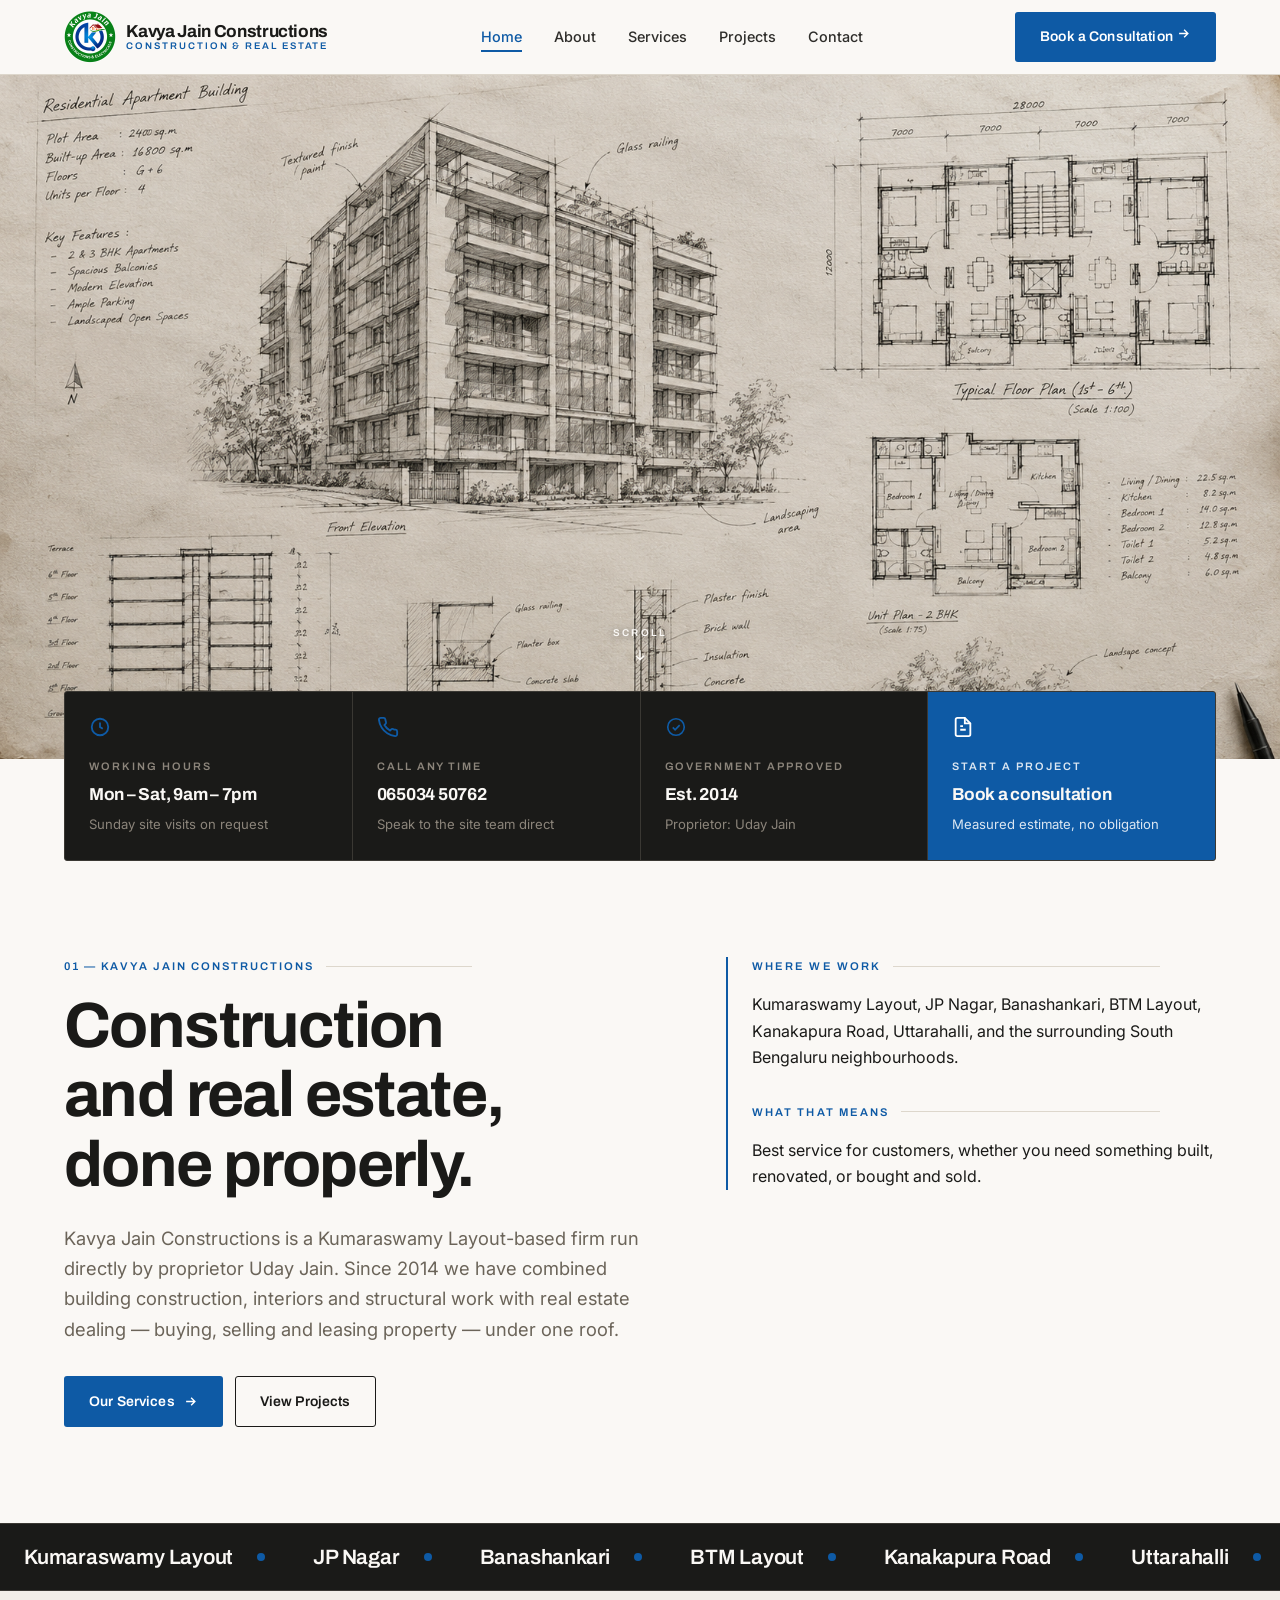
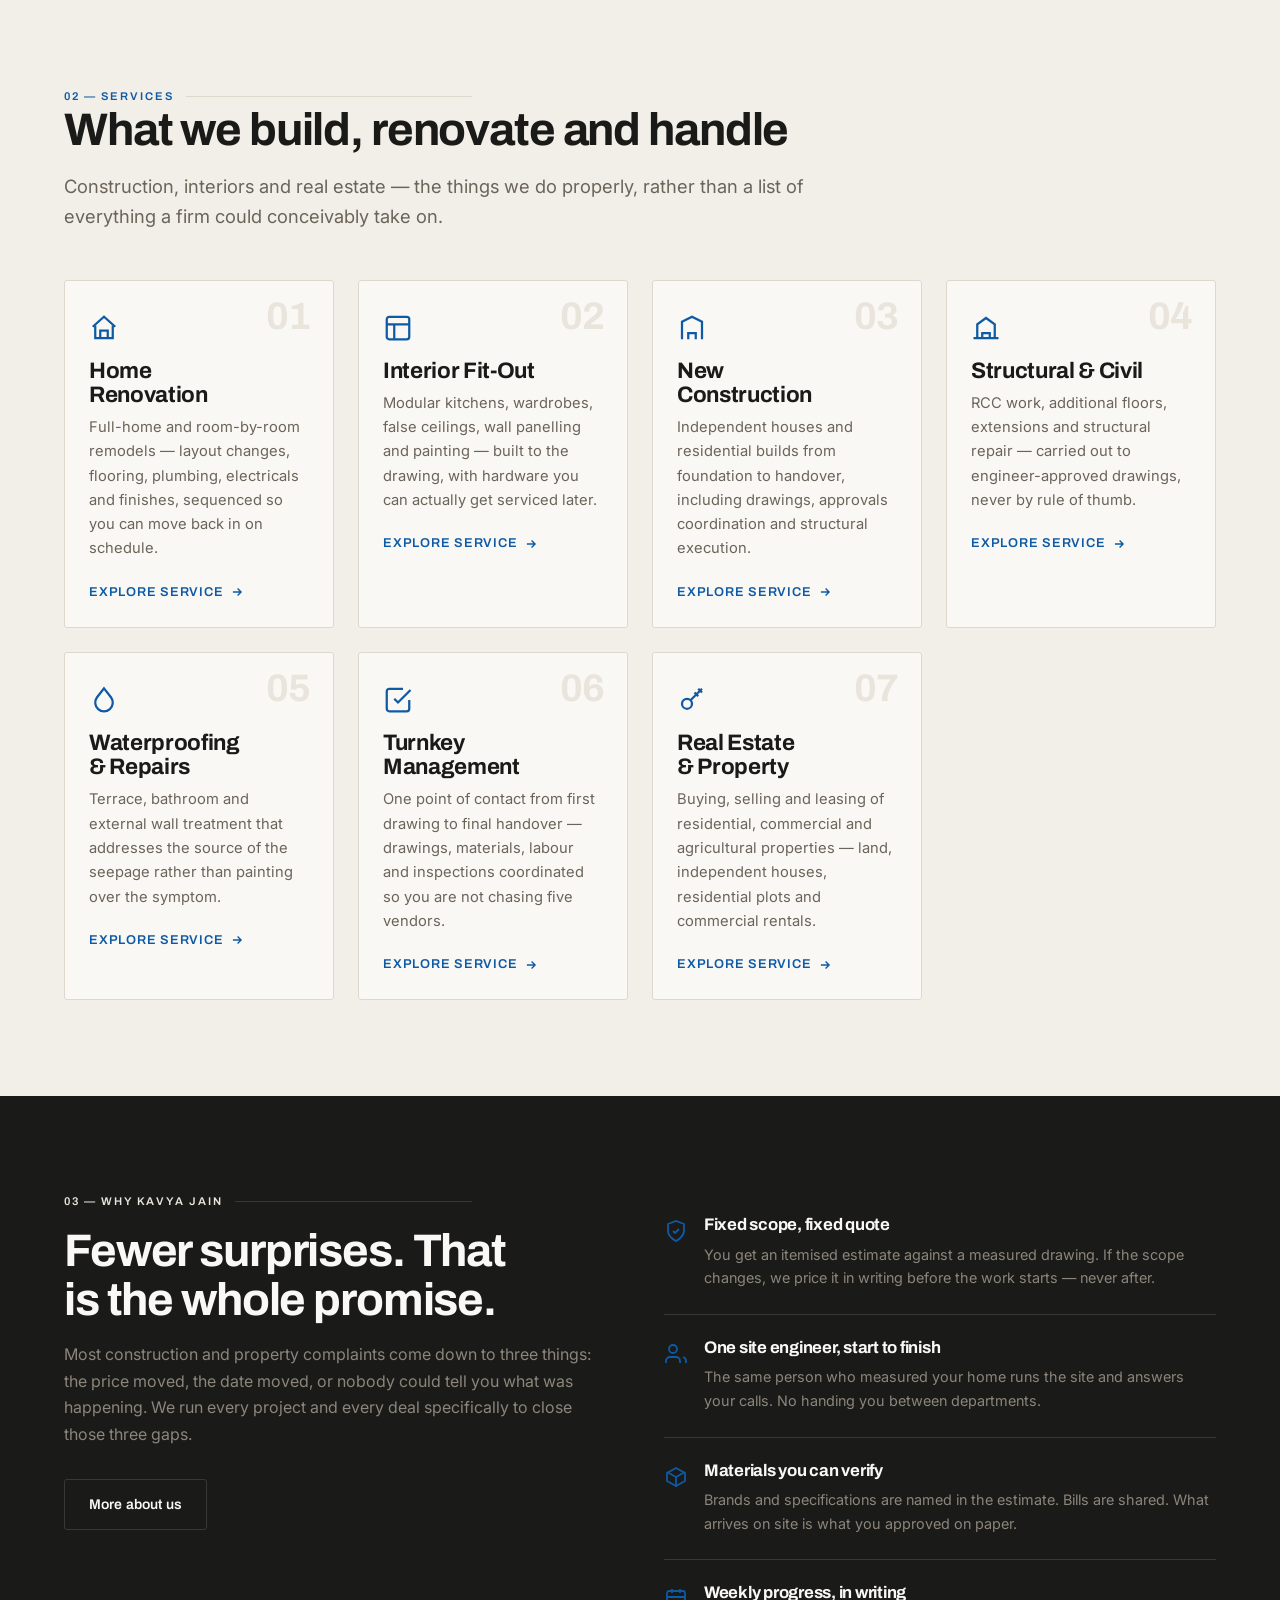
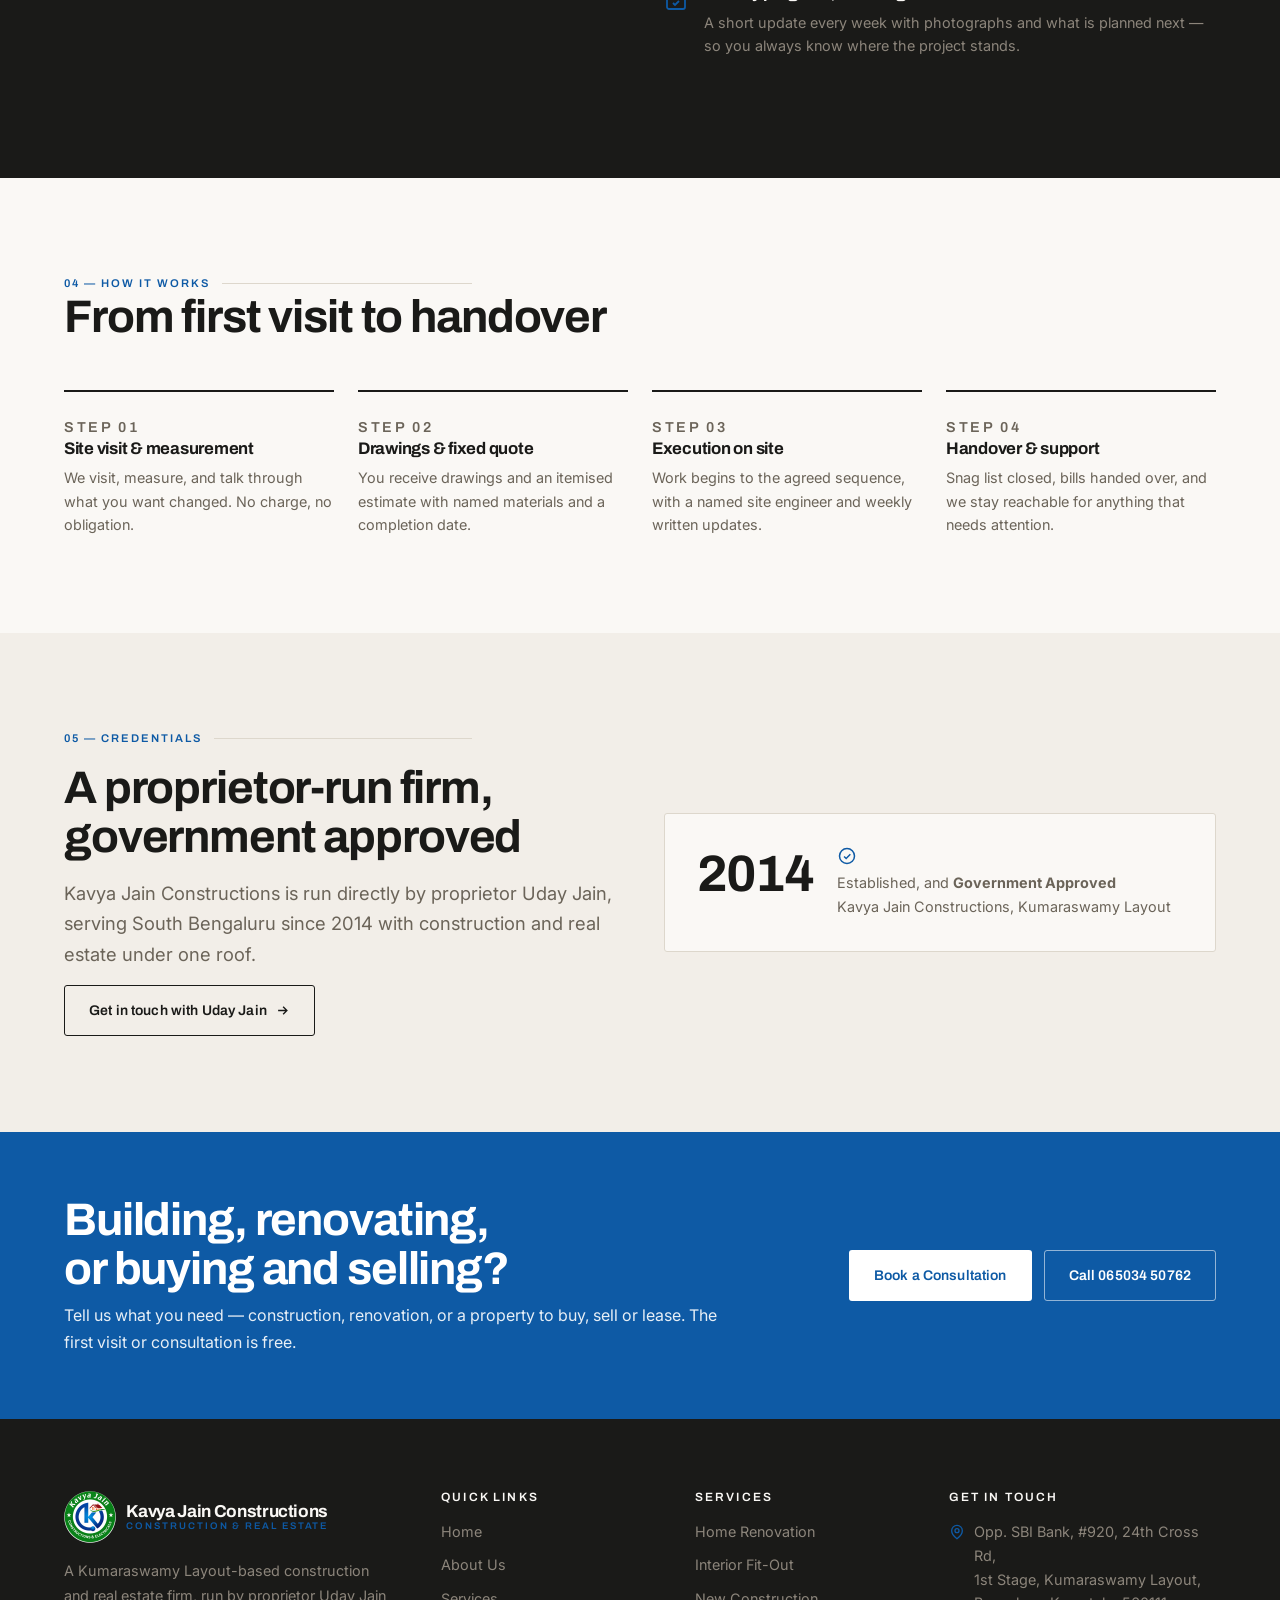
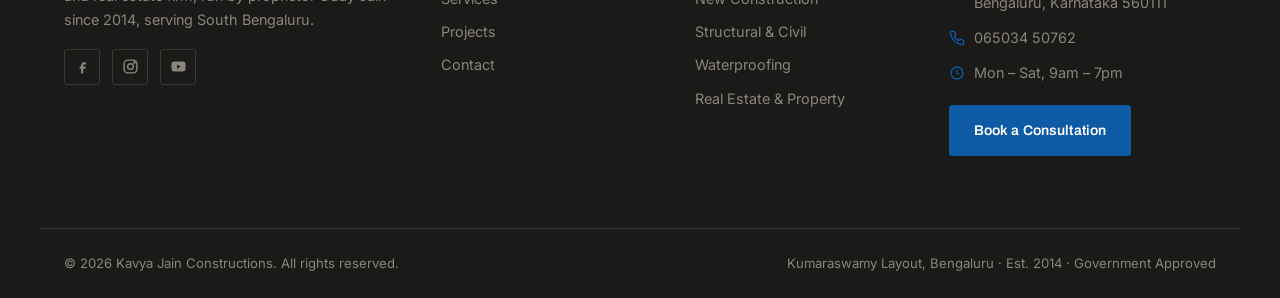
==== index.html @ eb47aed3 "Move realestate site files to repo root Serves the site directly at the domain root for deployment (" ====
<!DOCTYPE html>
<html lang="en-IN">
<head>
<meta charset="utf-8">
<meta name="viewport" content="width=device-width, initial-scale=1">
<title>Kavya Jain Constructions — Building Contractors &amp; Real Estate, Kumaraswamy Layout Bengaluru</title>
<meta name="description" content="Kavya Jain Constructions is a Kumaraswamy Layout-based construction and real estate firm led by proprietor Uday Jain, serving South Bengaluru since 2014. Call 065034 50762.">
<link rel="icon" href="assets/favicon.svg" type="image/svg+xml">
<link rel="preconnect" href="https://fonts.googleapis.com">
<link rel="preconnect" href="https://fonts.gstatic.com" crossorigin>
<link href="https://fonts.googleapis.com/css2?family=Archivo:wght@500;600;700&family=Inter:wght@400;500;600&display=swap" rel="stylesheet">
<link rel="stylesheet" href="assets/css/style.css">
</head>
<body>

<a class="skip-link" href="#main">Skip to content</a>

<!-- Header -->
<header class="header">
  <div class="wrap header__inner">
    <a class="logo" href="index.html">
      <img class="logo__mark" src="assets/logo.png" alt="Kavya Jain Constructions &amp; Electricals logo">
      <span class="logo__text">
        <span class="logo__name">Kavya Jain Constructions</span>
        <span class="logo__sub">Construction &amp; Real Estate</span>
      </span>
    </a>

    <nav class="nav" aria-label="Primary">
      <ul class="nav__list">
        <li><a class="nav__link is-active" href="index.html" aria-current="page">Home</a></li>
        <li><a class="nav__link" href="about.html">About</a></li>
        <li><a class="nav__link" href="services.html">Services</a></li>
        <li><a class="nav__link" href="projects.html">Projects</a></li>
        <li><a class="nav__link" href="contact.html">Contact</a></li>
      </ul>
    </nav>

    <a class="btn btn--primary header__cta" href="contact.html">
      Book a Consultation
      <svg class="btn__arrow" width="15" height="15" viewBox="0 0 24 24" fill="none" stroke="currentColor" stroke-width="2.2" aria-hidden="true"><path d="M5 12h14M13 6l6 6-6 6"/></svg>
    </a>

    <button class="nav-toggle" type="button" aria-expanded="false" aria-controls="mobile-nav">
      <span class="visually-hidden">Menu</span>
      <span class="nav-toggle__bar" aria-hidden="true"></span>
      <span class="nav-toggle__bar" aria-hidden="true"></span>
      <span class="nav-toggle__bar" aria-hidden="true"></span>
    </button>
  </div>

  <div class="mobile-nav" id="mobile-nav">
    <ul class="mobile-nav__list">
      <li><a class="mobile-nav__link is-active" href="index.html">Home</a></li>
      <li><a class="mobile-nav__link" href="about.html">About</a></li>
      <li><a class="mobile-nav__link" href="services.html">Services</a></li>
      <li><a class="mobile-nav__link" href="projects.html">Projects</a></li>
      <li><a class="mobile-nav__link" href="contact.html">Contact</a></li>
    </ul>
    <div class="mobile-nav__cta">
      <a class="btn btn--primary" href="contact.html">Book a Consultation</a>
    </div>
  </div>
</header>

<main id="main">

  <!-- Hero: video only, no overlay copy by design -->
  <section class="hero">
    <video class="hero__video"
           autoplay muted loop playsinline
           preload="metadata"
           poster="Hero%20image.png">
      <source src="Hero%20video.mp4" type="video/mp4">
    </video>
    <span class="hero__cue" aria-hidden="true">
      Scroll
      <svg width="16" height="16" viewBox="0 0 24 24" fill="none" stroke="currentColor" stroke-width="2.2"><path d="M12 5v14M6 13l6 6 6-6"/></svg>
    </span>
  </section>

  <!-- Info strip -->
  <section class="infostrip" aria-label="Contact at a glance">
    <div class="wrap">
      <div class="infostrip__grid">
        <div class="infocard">
          <span class="infocard__icon" aria-hidden="true">
            <svg width="22" height="22" viewBox="0 0 24 24" fill="none" stroke="currentColor" stroke-width="2"><circle cx="12" cy="12" r="9"/><path d="M12 7v5l3 2"/></svg>
          </span>
          <span class="infocard__label">Working hours</span>
          <span class="infocard__value">Mon &ndash; Sat, 9am &ndash; 7pm</span>
          <span class="infocard__note">Sunday site visits on request</span>
        </div>

        <a class="infocard" href="tel:+916503450762">
          <span class="infocard__icon" aria-hidden="true">
            <svg width="22" height="22" viewBox="0 0 24 24" fill="none" stroke="currentColor" stroke-width="2"><path d="M22 16.9v3a2 2 0 01-2.2 2 19.8 19.8 0 01-8.6-3.1 19.5 19.5 0 01-6-6A19.8 19.8 0 012.1 4.2 2 2 0 014.1 2h3a2 2 0 012 1.7c.1 1 .4 1.9.7 2.8a2 2 0 01-.5 2.1L8.1 9.9a16 16 0 006 6l1.3-1.2a2 2 0 012.1-.5c.9.3 1.8.6 2.8.7a2 2 0 011.7 2z"/></svg>
          </span>
          <span class="infocard__label">Call any time</span>
          <span class="infocard__value">065034 50762</span>
          <span class="infocard__note">Speak to the site team direct</span>
        </a>

        <a class="infocard" href="https://www.google.com/maps/search/?api=1&amp;query=Kavya+Jain+Constructions+Opp+SBI+Bank+920+24th+Cross+Rd+1st+Stage+Kumaraswamy+Layout+Bengaluru+560111" target="_blank" rel="noopener">
          <span class="infocard__icon" aria-hidden="true">
            <svg width="22" height="22" viewBox="0 0 24 24" fill="none" stroke="currentColor" stroke-width="1.8"><circle cx="12" cy="12" r="9"/><path d="M8.5 12.5l2.5 2.5 5-5"/></svg>
          </span>
          <span class="infocard__label">Government Approved</span>
          <span class="infocard__value">Est. 2014</span>
          <span class="infocard__note">Proprietor: Uday Jain</span>
        </a>

        <a class="infocard infocard--accent" href="contact.html">
          <span class="infocard__icon" aria-hidden="true">
            <svg width="22" height="22" viewBox="0 0 24 24" fill="none" stroke="currentColor" stroke-width="2"><path d="M14 2H6a2 2 0 00-2 2v16a2 2 0 002 2h12a2 2 0 002-2V8z"/><path d="M14 2v6h6M9 15h6M9 11h3"/></svg>
          </span>
          <span class="infocard__label">Start a project</span>
          <span class="infocard__value">Book a consultation</span>
          <span class="infocard__note">Measured estimate, no obligation</span>
        </a>
      </div>
    </div>
  </section>

  <!-- Intro -->
  <section class="section intro">
    <div class="wrap">
      <div class="intro__grid">
        <div class="reveal reveal--left">
          <p class="sheet-label">01 &mdash; Kavya Jain Constructions</p>
          <h1>Construction and real estate, done properly.</h1>
          <p class="lede">Kavya Jain Constructions is a Kumaraswamy Layout-based firm run directly by proprietor Uday Jain. Since 2014 we have combined building construction, interiors and structural work with real estate dealing &mdash; buying, selling and leasing property &mdash; under one roof.</p>
          <div class="ctaband__actions" style="margin-top:2rem">
            <a class="btn btn--primary" href="services.html">
              Our Services
              <svg class="btn__arrow" width="15" height="15" viewBox="0 0 24 24" fill="none" stroke="currentColor" stroke-width="2.2" aria-hidden="true"><path d="M5 12h14M13 6l6 6-6 6"/></svg>
            </a>
            <a class="btn btn--outline" href="projects.html">View Projects</a>
          </div>
        </div>

        <aside class="intro__aside reveal reveal--right">
          <p class="sheet-label">Where we work</p>
          <p>Kumaraswamy Layout, JP Nagar, Banashankari, BTM Layout, Kanakapura Road, Uttarahalli, and the surrounding South Bengaluru neighbourhoods.</p>
          <p class="sheet-label" style="margin-top:2rem">What that means</p>
          <p style="margin-bottom:0">Best service for customers, whether you need something built, renovated, or bought and sold.</p>
        </aside>
      </div>
    </div>
  </section>

  <!-- Areas ticker -->
  <div class="marquee" aria-hidden="true">
    <div class="marquee__track">
      <div class="marquee__group">
        <span class="marquee__item">Kumaraswamy Layout <svg class="marquee__dot" width="8" height="8" viewBox="0 0 8 8" fill="currentColor"><circle cx="4" cy="4" r="4"/></svg></span>
        <span class="marquee__item">JP Nagar <svg class="marquee__dot" width="8" height="8" viewBox="0 0 8 8" fill="currentColor"><circle cx="4" cy="4" r="4"/></svg></span>
        <span class="marquee__item">Banashankari <svg class="marquee__dot" width="8" height="8" viewBox="0 0 8 8" fill="currentColor"><circle cx="4" cy="4" r="4"/></svg></span>
        <span class="marquee__item">BTM Layout <svg class="marquee__dot" width="8" height="8" viewBox="0 0 8 8" fill="currentColor"><circle cx="4" cy="4" r="4"/></svg></span>
        <span class="marquee__item">Kanakapura Road <svg class="marquee__dot" width="8" height="8" viewBox="0 0 8 8" fill="currentColor"><circle cx="4" cy="4" r="4"/></svg></span>
        <span class="marquee__item">Uttarahalli <svg class="marquee__dot" width="8" height="8" viewBox="0 0 8 8" fill="currentColor"><circle cx="4" cy="4" r="4"/></svg></span>
        <span class="marquee__item">Padmanabhanagar <svg class="marquee__dot" width="8" height="8" viewBox="0 0 8 8" fill="currentColor"><circle cx="4" cy="4" r="4"/></svg></span>
        <span class="marquee__item">Girinagar <svg class="marquee__dot" width="8" height="8" viewBox="0 0 8 8" fill="currentColor"><circle cx="4" cy="4" r="4"/></svg></span>
      </div>
      <div class="marquee__group">
        <span class="marquee__item">Kumaraswamy Layout <svg class="marquee__dot" width="8" height="8" viewBox="0 0 8 8" fill="currentColor"><circle cx="4" cy="4" r="4"/></svg></span>
        <span class="marquee__item">JP Nagar <svg class="marquee__dot" width="8" height="8" viewBox="0 0 8 8" fill="currentColor"><circle cx="4" cy="4" r="4"/></svg></span>
        <span class="marquee__item">Banashankari <svg class="marquee__dot" width="8" height="8" viewBox="0 0 8 8" fill="currentColor"><circle cx="4" cy="4" r="4"/></svg></span>
        <span class="marquee__item">BTM Layout <svg class="marquee__dot" width="8" height="8" viewBox="0 0 8 8" fill="currentColor"><circle cx="4" cy="4" r="4"/></svg></span>
        <span class="marquee__item">Kanakapura Road <svg class="marquee__dot" width="8" height="8" viewBox="0 0 8 8" fill="currentColor"><circle cx="4" cy="4" r="4"/></svg></span>
        <span class="marquee__item">Uttarahalli <svg class="marquee__dot" width="8" height="8" viewBox="0 0 8 8" fill="currentColor"><circle cx="4" cy="4" r="4"/></svg></span>
        <span class="marquee__item">Padmanabhanagar <svg class="marquee__dot" width="8" height="8" viewBox="0 0 8 8" fill="currentColor"><circle cx="4" cy="4" r="4"/></svg></span>
        <span class="marquee__item">Girinagar <svg class="marquee__dot" width="8" height="8" viewBox="0 0 8 8" fill="currentColor"><circle cx="4" cy="4" r="4"/></svg></span>
      </div>
    </div>
  </div>

  <!-- Services -->
  <section class="section section--bone2">
    <div class="wrap">
      <div class="section-head reveal">
        <p class="sheet-label">02 &mdash; Services</p>
        <h2>What we build, renovate and handle</h2>
        <p class="lede">Construction, interiors and real estate &mdash; the things we do properly, rather than a list of everything a firm could conceivably take on.</p>
      </div>

      <div class="grid grid--4">
        <article class="svc reveal">
          <span class="svc__num" aria-hidden="true">01</span>
          <span class="svc__icon" aria-hidden="true">
            <svg width="30" height="30" viewBox="0 0 24 24" fill="none" stroke="currentColor" stroke-width="1.8"><path d="M3 11l9-8 9 8"/><path d="M5 10v10h14V10"/><path d="M9 20v-6h6v6"/></svg>
          </span>
          <h3>Home Renovation</h3>
          <p>Full-home and room-by-room remodels &mdash; layout changes, flooring, plumbing, electricals and finishes, sequenced so you can move back in on schedule.</p>
          <a class="svc__link" href="services.html">Explore service <svg width="14" height="14" viewBox="0 0 24 24" fill="none" stroke="currentColor" stroke-width="2.4" aria-hidden="true"><path d="M5 12h14M13 6l6 6-6 6"/></svg></a>
        </article>

        <article class="svc reveal">
          <span class="svc__num" aria-hidden="true">02</span>
          <span class="svc__icon" aria-hidden="true">
            <svg width="30" height="30" viewBox="0 0 24 24" fill="none" stroke="currentColor" stroke-width="1.8"><rect x="3" y="3" width="18" height="18" rx="2"/><path d="M3 9h18M9 9v12"/></svg>
          </span>
          <h3>Interior Fit-Out</h3>
          <p>Modular kitchens, wardrobes, false ceilings, wall panelling and painting &mdash; built to the drawing, with hardware you can actually get serviced later.</p>
          <a class="svc__link" href="services.html">Explore service <svg width="14" height="14" viewBox="0 0 24 24" fill="none" stroke="currentColor" stroke-width="2.4" aria-hidden="true"><path d="M5 12h14M13 6l6 6-6 6"/></svg></a>
        </article>

        <article class="svc reveal">
          <span class="svc__num" aria-hidden="true">03</span>
          <span class="svc__icon" aria-hidden="true">
            <svg width="30" height="30" viewBox="0 0 24 24" fill="none" stroke="currentColor" stroke-width="1.8"><path d="M4 21V7l8-4 8 4v14"/><path d="M9 21v-5h6v5M9 11h.01M15 11h.01"/></svg>
          </span>
          <h3>New Construction</h3>
          <p>Independent houses and residential builds from foundation to handover, including drawings, approvals coordination and structural execution.</p>
          <a class="svc__link" href="services.html">Explore service <svg width="14" height="14" viewBox="0 0 24 24" fill="none" stroke="currentColor" stroke-width="2.4" aria-hidden="true"><path d="M5 12h14M13 6l6 6-6 6"/></svg></a>
        </article>

        <article class="svc reveal">
          <span class="svc__num" aria-hidden="true">04</span>
          <span class="svc__icon" aria-hidden="true">
            <svg width="30" height="30" viewBox="0 0 24 24" fill="none" stroke="currentColor" stroke-width="1.8"><path d="M2 20h20M5 20V9l7-5 7 5v11"/><path d="M9 20v-4h6v4"/></svg>
          </span>
          <h3>Structural &amp; Civil</h3>
          <p>RCC work, additional floors, extensions and structural repair &mdash; carried out to engineer-approved drawings, never by rule of thumb.</p>
          <a class="svc__link" href="services.html">Explore service <svg width="14" height="14" viewBox="0 0 24 24" fill="none" stroke="currentColor" stroke-width="2.4" aria-hidden="true"><path d="M5 12h14M13 6l6 6-6 6"/></svg></a>
        </article>

        <article class="svc reveal">
          <span class="svc__num" aria-hidden="true">05</span>
          <span class="svc__icon" aria-hidden="true">
            <svg width="30" height="30" viewBox="0 0 24 24" fill="none" stroke="currentColor" stroke-width="1.8"><path d="M12 2.7l5.7 7.3a7 7 0 11-11.4 0z"/></svg>
          </span>
          <h3>Waterproofing &amp; Repairs</h3>
          <p>Terrace, bathroom and external wall treatment that addresses the source of the seepage rather than painting over the symptom.</p>
          <a class="svc__link" href="services.html">Explore service <svg width="14" height="14" viewBox="0 0 24 24" fill="none" stroke="currentColor" stroke-width="2.4" aria-hidden="true"><path d="M5 12h14M13 6l6 6-6 6"/></svg></a>
        </article>

        <article class="svc reveal">
          <span class="svc__num" aria-hidden="true">06</span>
          <span class="svc__icon" aria-hidden="true">
            <svg width="30" height="30" viewBox="0 0 24 24" fill="none" stroke="currentColor" stroke-width="1.8"><path d="M9 11l3 3L22 4"/><path d="M21 12v7a2 2 0 01-2 2H5a2 2 0 01-2-2V5a2 2 0 012-2h11"/></svg>
          </span>
          <h3>Turnkey Management</h3>
          <p>One point of contact from first drawing to final handover &mdash; drawings, materials, labour and inspections coordinated so you are not chasing five vendors.</p>
          <a class="svc__link" href="services.html">Explore service <svg width="14" height="14" viewBox="0 0 24 24" fill="none" stroke="currentColor" stroke-width="2.4" aria-hidden="true"><path d="M5 12h14M13 6l6 6-6 6"/></svg></a>
        </article>

        <article class="svc reveal">
          <span class="svc__num" aria-hidden="true">07</span>
          <span class="svc__icon" aria-hidden="true">
            <svg width="30" height="30" viewBox="0 0 24 24" fill="none" stroke="currentColor" stroke-width="1.8"><circle cx="8" cy="15" r="4"/><path d="M11 12l9-9M17 3l3 3M14 6l3 3"/></svg>
          </span>
          <h3>Real Estate &amp; Property</h3>
          <p>Buying, selling and leasing of residential, commercial and agricultural properties &mdash; land, independent houses, residential plots and commercial rentals.</p>
          <a class="svc__link" href="services.html#real-estate">Explore service <svg width="14" height="14" viewBox="0 0 24 24" fill="none" stroke="currentColor" stroke-width="2.4" aria-hidden="true"><path d="M5 12h14M13 6l6 6-6 6"/></svg></a>
        </article>
      </div>
    </div>
  </section>

  <!-- Why us -->
  <section class="section section--ink">
    <div class="wrap">
      <div class="grid grid--2-wide" style="gap:3rem">
        <div class="reveal">
          <p class="sheet-label sheet-label--light">03 &mdash; Why Kavya Jain</p>
          <h2>Fewer surprises. That is the whole promise.</h2>
          <p style="color:var(--taupe)">Most construction and property complaints come down to three things: the price moved, the date moved, or nobody could tell you what was happening. We run every project and every deal specifically to close those three gaps.</p>
          <a class="btn btn--ghost-light" href="about.html" style="margin-top:1rem">More about us</a>
        </div>

        <div class="reveal">
          <div class="feature">
            <span class="feature__icon" aria-hidden="true"><svg width="24" height="24" viewBox="0 0 24 24" fill="none" stroke="currentColor" stroke-width="1.8"><path d="M12 22s8-4 8-10V5l-8-3-8 3v7c0 6 8 10 8 10z"/><path d="M9 12l2 2 4-4"/></svg></span>
            <div>
              <h3>Fixed scope, fixed quote</h3>
              <p>You get an itemised estimate against a measured drawing. If the scope changes, we price it in writing before the work starts &mdash; never after.</p>
            </div>
          </div>
          <div class="feature">
            <span class="feature__icon" aria-hidden="true"><svg width="24" height="24" viewBox="0 0 24 24" fill="none" stroke="currentColor" stroke-width="1.8"><path d="M16 21v-2a4 4 0 00-4-4H6a4 4 0 00-4 4v2"/><circle cx="9" cy="7" r="4"/><path d="M22 21v-2a4 4 0 00-3-3.9"/></svg></span>
            <div>
              <h3>One site engineer, start to finish</h3>
              <p>The same person who measured your home runs the site and answers your calls. No handing you between departments.</p>
            </div>
          </div>
          <div class="feature">
            <span class="feature__icon" aria-hidden="true"><svg width="24" height="24" viewBox="0 0 24 24" fill="none" stroke="currentColor" stroke-width="1.8"><path d="M21 16V8l-9-5-9 5v8l9 5z"/><path d="M3.3 7.3L12 12l8.7-4.7M12 12v10"/></svg></span>
            <div>
              <h3>Materials you can verify</h3>
              <p>Brands and specifications are named in the estimate. Bills are shared. What arrives on site is what you approved on paper.</p>
            </div>
          </div>
          <div class="feature">
            <span class="feature__icon" aria-hidden="true"><svg width="24" height="24" viewBox="0 0 24 24" fill="none" stroke="currentColor" stroke-width="1.8"><rect x="3" y="4" width="18" height="18" rx="2"/><path d="M16 2v4M8 2v4M3 10h18M9 16l2 2 4-4"/></svg></span>
            <div>
              <h3>Weekly progress, in writing</h3>
              <p>A short update every week with photographs and what is planned next &mdash; so you always know where the project stands.</p>
            </div>
          </div>
        </div>
      </div>
    </div>
  </section>

  <!-- Process -->
  <section class="section">
    <div class="wrap">
      <div class="section-head reveal">
        <p class="sheet-label">04 &mdash; How it works</p>
        <h2>From first visit to handover</h2>
      </div>
      <div class="grid grid--4">
        <div class="step reveal">
          <p class="step__num">Step 01</p>
          <h3>Site visit &amp; measurement</h3>
          <p>We visit, measure, and talk through what you want changed. No charge, no obligation.</p>
        </div>
        <div class="step reveal">
          <p class="step__num">Step 02</p>
          <h3>Drawings &amp; fixed quote</h3>
          <p>You receive drawings and an itemised estimate with named materials and a completion date.</p>
        </div>
        <div class="step reveal">
          <p class="step__num">Step 03</p>
          <h3>Execution on site</h3>
          <p>Work begins to the agreed sequence, with a named site engineer and weekly written updates.</p>
        </div>
        <div class="step reveal">
          <p class="step__num">Step 04</p>
          <h3>Handover &amp; support</h3>
          <p>Snag list closed, bills handed over, and we stay reachable for anything that needs attention.</p>
        </div>
      </div>
    </div>
  </section>

  <!-- Reviews -->
  <section class="section section--bone2">
    <div class="wrap">
      <div class="grid grid--2-wide" style="align-items:center;gap:3rem">
        <div class="reveal">
          <p class="sheet-label">05 &mdash; Credentials</p>
          <h2>A proprietor-run firm, government approved</h2>
          <p class="lede">Kavya Jain Constructions is run directly by proprietor Uday Jain, serving South Bengaluru since 2014 with construction and real estate under one roof.</p>
          <a class="btn btn--outline" href="contact.html">
            Get in touch with Uday Jain
            <svg class="btn__arrow" width="15" height="15" viewBox="0 0 24 24" fill="none" stroke="currentColor" stroke-width="2.2" aria-hidden="true"><path d="M5 12h14M13 6l6 6-6 6"/></svg>
          </a>
        </div>

        <div class="rating reveal">
          <div>
            <p class="rating__score">2014</p>
          </div>
          <div>
            <div class="rating__stars" aria-hidden="true">
              <svg width="20" height="20" viewBox="0 0 24 24" fill="none" stroke="currentColor" stroke-width="1.8"><circle cx="12" cy="12" r="9"/><path d="M8.5 12.5l2.5 2.5 5-5"/></svg>
            </div>
            <p class="rating__meta" style="margin:0">Established, and <strong>Government Approved</strong><br>Kavya Jain Constructions, Kumaraswamy Layout</p>
          </div>
        </div>
      </div>
    </div>
  </section>

  <!-- CTA -->
  <section class="ctaband">
    <div class="wrap ctaband__inner">
      <div>
        <h2>Building, renovating, or buying and selling?</h2>
        <p>Tell us what you need &mdash; construction, renovation, or a property to buy, sell or lease. The first visit or consultation is free.</p>
      </div>
      <div class="ctaband__actions">
        <a class="btn btn--on-clay" href="contact.html">Book a Consultation</a>
        <a class="btn btn--on-clay-outline" href="tel:+916503450762">Call 065034 50762</a>
      </div>
    </div>
  </section>

</main>

<!-- Footer -->
<footer class="footer">
  <div class="wrap footer__grid">
    <div>
      <a class="logo" href="index.html" style="margin-bottom:1rem">
        <img class="logo__mark" src="assets/logo.png" alt="Kavya Jain Constructions &amp; Electricals logo">
        <span class="logo__text">
          <span class="logo__name">Kavya Jain Constructions</span>
          <span class="logo__sub">Construction &amp; Real Estate</span>
        </span>
      </a>
      <p>A Kumaraswamy Layout-based construction and real estate firm, run by proprietor Uday Jain since 2014, serving South Bengaluru.</p>
      <div class="footer__social">
        <a href="#" aria-label="Kavya Jain Constructions on Facebook"><svg width="17" height="17" viewBox="0 0 24 24" fill="currentColor" aria-hidden="true"><path d="M14 9h3V6h-3c-2.2 0-4 1.8-4 4v2H8v3h2v7h3v-7h3l1-3h-4v-2c0-.6.4-1 1-1z"/></svg></a>
        <a href="#" aria-label="Kavya Jain Constructions on Instagram"><svg width="17" height="17" viewBox="0 0 24 24" fill="none" stroke="currentColor" stroke-width="2" aria-hidden="true"><rect x="3" y="3" width="18" height="18" rx="5"/><circle cx="12" cy="12" r="4"/><circle cx="17.5" cy="6.5" r="1" fill="currentColor"/></svg></a>
        <a href="#" aria-label="Kavya Jain Constructions on YouTube"><svg width="17" height="17" viewBox="0 0 24 24" fill="currentColor" aria-hidden="true"><path d="M22 12s0-3.3-.4-4.8a2.5 2.5 0 00-1.8-1.8C18.3 5 12 5 12 5s-6.3 0-7.8.4a2.5 2.5 0 00-1.8 1.8C2 8.7 2 12 2 12s0 3.3.4 4.8a2.5 2.5 0 001.8 1.8C5.7 19 12 19 12 19s6.3 0 7.8-.4a2.5 2.5 0 001.8-1.8C22 15.3 22 12 22 12zM10 15V9l5 3z"/></svg></a>
      </div>
    </div>

    <div>
      <h4>Quick links</h4>
      <ul class="footer__list">
        <li><a href="index.html">Home</a></li>
        <li><a href="about.html">About Us</a></li>
        <li><a href="services.html">Services</a></li>
        <li><a href="projects.html">Projects</a></li>
        <li><a href="contact.html">Contact</a></li>
      </ul>
    </div>

    <div>
      <h4>Services</h4>
      <ul class="footer__list">
        <li><a href="services.html">Home Renovation</a></li>
        <li><a href="services.html">Interior Fit-Out</a></li>
        <li><a href="services.html">New Construction</a></li>
        <li><a href="services.html">Structural &amp; Civil</a></li>
        <li><a href="services.html">Waterproofing</a></li>
        <li><a href="services.html">Real Estate &amp; Property</a></li>
      </ul>
    </div>

    <div>
      <h4>Get in touch</h4>
      <div class="footer__contact">
        <div>
          <svg width="16" height="16" viewBox="0 0 24 24" fill="none" stroke="currentColor" stroke-width="2" aria-hidden="true"><path d="M20 10c0 6-8 12-8 12s-8-6-8-12a8 8 0 0116 0z"/><circle cx="12" cy="10" r="3"/></svg>
          <span>Opp. SBI Bank, #920, 24th Cross Rd,<br>1st Stage, Kumaraswamy Layout,<br>Bengaluru, Karnataka 560111</span>
        </div>
        <div>
          <svg width="16" height="16" viewBox="0 0 24 24" fill="none" stroke="currentColor" stroke-width="2" aria-hidden="true"><path d="M22 16.9v3a2 2 0 01-2.2 2 19.8 19.8 0 01-8.6-3.1 19.5 19.5 0 01-6-6A19.8 19.8 0 012.1 4.2 2 2 0 014.1 2h3a2 2 0 012 1.7c.1 1 .4 1.9.7 2.8a2 2 0 01-.5 2.1L8.1 9.9a16 16 0 006 6l1.3-1.2a2 2 0 012.1-.5c.9.3 1.8.6 2.8.7a2 2 0 011.7 2z"/></svg>
          <a href="tel:+916503450762">065034 50762</a>
        </div>
        <div>
          <svg width="16" height="16" viewBox="0 0 24 24" fill="none" stroke="currentColor" stroke-width="2" aria-hidden="true"><circle cx="12" cy="12" r="9"/><path d="M12 7v5l3 2"/></svg>
          <span>Mon &ndash; Sat, 9am &ndash; 7pm</span>
        </div>
      </div>
      <a class="btn btn--primary" href="contact.html" style="margin-top:1.25rem">Book a Consultation</a>
    </div>
  </div>

  <div class="wrap footer__bottom">
    <span>&copy; <span data-year>2026</span> Kavya Jain Constructions. All rights reserved.</span>
    <span>Kumaraswamy Layout, Bengaluru &middot; Est. 2014 &middot; Government Approved</span>
  </div>
</footer>

<a class="callfab" href="tel:+916503450762">
  <svg width="17" height="17" viewBox="0 0 24 24" fill="none" stroke="currentColor" stroke-width="2.2" aria-hidden="true"><path d="M22 16.9v3a2 2 0 01-2.2 2 19.8 19.8 0 01-8.6-3.1 19.5 19.5 0 01-6-6A19.8 19.8 0 012.1 4.2 2 2 0 014.1 2h3a2 2 0 012 1.7c.1 1 .4 1.9.7 2.8a2 2 0 01-.5 2.1L8.1 9.9a16 16 0 006 6l1.3-1.2a2 2 0 012.1-.5c.9.3 1.8.6 2.8.7a2 2 0 011.7 2z"/></svg>
  Call us
</a>

<script src="assets/js/main.js"></script>
</body>
</html>
---- assets/css/style.css ----
/* ==========================================================================
   Kavya Jain Constructions — design tokens and styles
   Palette: Bone & Executive Blue   Type: Archivo (display) / Inter (body)
   ========================================================================== */

:root {
  color-scheme: light;

  /* Palette */
  --bone: #faf8f5;
  --bone-2: #f2eee8;
  --bone-3: #eae5dc;
  --ink: #1a1a18;
  --ink-2: #2e2d2a;
  --muted: #6b6459;
  --taupe: #8c857b;
  --clay: #0e5aa5;
  --clay-dark: #0a4278;
  --hairline: #ddd7cc;
  --hairline-dark: #3a3833;
  --white: #fff;

  /* Type */
  --font-display: "Archivo", system-ui, -apple-system, sans-serif;
  --font-body: "Inter", system-ui, -apple-system, sans-serif;

  /* Spacing */
  --sp-1: 0.25rem;
  --sp-2: 0.5rem;
  --sp-3: 0.75rem;
  --sp-4: 1rem;
  --sp-5: 1.5rem;
  --sp-6: 2rem;
  --sp-7: 3rem;
  --sp-8: 4rem;
  --sp-9: 6rem;

  --maxw: 1200px;
  --radius: 3px;
  --ease: cubic-bezier(0.4, 0, 0.2, 1);
}

*,
*::before,
*::after {
  box-sizing: border-box;
}

html {
  scroll-behavior: smooth;
  -webkit-text-size-adjust: 100%;
}

body {
  margin: 0;
  background: var(--bone);
  color: var(--ink);
  font-family: var(--font-body);
  font-size: 1rem;
  line-height: 1.65;
  -webkit-font-smoothing: antialiased;
}

img,
video {
  max-width: 100%;
  display: block;
}

a {
  color: inherit;
  text-decoration: none;
}

/* ---------- Typography ---------- */

h1,
h2,
h3,
h4 {
  font-family: var(--font-display);
  font-weight: 700;
  line-height: 1.08;
  letter-spacing: -0.025em;
  margin: 0 0 var(--sp-4);
  text-wrap: balance;
}

h1 {
  font-size: clamp(2.25rem, 6vw, 4rem);
}

h2 {
  font-size: clamp(1.875rem, 4.2vw, 2.85rem);
}

h3 {
  font-size: clamp(1.15rem, 2.2vw, 1.4rem);
  letter-spacing: -0.015em;
}

p {
  margin: 0 0 var(--sp-4);
  max-width: 68ch;
}

.lede {
  font-size: clamp(1.02rem, 1.6vw, 1.15rem);
  color: var(--muted);
}

/* Drawing-sheet section label — the signature device, borrowed from the
   annotation style of the architectural hero sketch. */
.sheet-label {
  display: flex;
  align-items: center;
  gap: var(--sp-3);
  font-family: var(--font-display);
  font-size: 0.7rem;
  font-weight: 600;
  letter-spacing: 0.18em;
  text-transform: uppercase;
  color: var(--clay);
  margin-bottom: var(--sp-4);
}

.sheet-label::after {
  content: "";
  flex: 1;
  height: 1px;
  background: var(--hairline);
}

.sheet-label--light {
  color: var(--bone-3);
}

.sheet-label--light::after {
  background: var(--hairline-dark);
}

/* ---------- Layout ---------- */

.wrap {
  width: 100%;
  max-width: var(--maxw);
  margin-inline: auto;
  padding-inline: var(--sp-5);
}

.section {
  padding-block: clamp(3.5rem, 8vw, 6rem);
}

.section--tight {
  padding-block: clamp(2.5rem, 5vw, 4rem);
}

.section--bone2 {
  background: var(--bone-2);
}

.section--ink {
  background: var(--ink);
  color: var(--bone);
}

.section--ink h2,
.section--ink h3 {
  color: var(--bone);
}

.section-head {
  margin-bottom: var(--sp-7);
}

.section-head p {
  margin-bottom: 0;
}

.grid {
  display: grid;
  gap: var(--sp-5);
}

@media (min-width: 640px) {
  .grid--2 {
    grid-template-columns: repeat(2, 1fr);
  }
}

@media (min-width: 900px) {
  .grid--3 {
    grid-template-columns: repeat(3, 1fr);
  }
  .grid--4 {
    grid-template-columns: repeat(4, 1fr);
  }
  .grid--2-wide {
    grid-template-columns: repeat(2, 1fr);
  }
}

@media (min-width: 640px) and (max-width: 899px) {
  .grid--4 {
    grid-template-columns: repeat(2, 1fr);
  }
}

/* ---------- Buttons ---------- */

.btn {
  display: inline-flex;
  align-items: center;
  justify-content: center;
  gap: var(--sp-2);
  font-family: var(--font-display);
  font-size: 0.875rem;
  font-weight: 600;
  letter-spacing: 0.01em;
  padding: 0.8rem 1.5rem;
  border: 1px solid transparent;
  border-radius: var(--radius);
  cursor: pointer;
  transition: background-color 0.2s var(--ease), color 0.2s var(--ease),
    border-color 0.2s var(--ease);
}

.btn--primary {
  background: var(--clay);
  color: var(--white);
}

.btn--primary:hover {
  background: var(--clay-dark);
}

.btn--outline {
  border-color: var(--ink);
  color: var(--ink);
}

.btn--outline:hover {
  background: var(--ink);
  color: var(--bone);
}

.btn--ghost-light {
  border-color: var(--hairline-dark);
  color: var(--bone);
}

.btn--ghost-light:hover {
  background: var(--bone);
  color: var(--ink);
}

.btn__arrow {
  transition: transform 0.2s var(--ease);
}

.btn:hover .btn__arrow {
  transform: translateX(3px);
}

/* ---------- Header ---------- */

.header {
  position: sticky;
  top: 0;
  z-index: 60;
  background: var(--bone);
  border-bottom: 1px solid var(--hairline);
  transition: box-shadow 0.2s var(--ease);
}

.header.is-stuck {
  box-shadow: 0 1px 12px rgba(26, 26, 24, 0.07);
}

.header__inner {
  display: flex;
  align-items: center;
  justify-content: space-between;
  gap: var(--sp-4);
  min-height: 74px;
}

.logo {
  display: flex;
  align-items: center;
  gap: 0.65rem;
  flex-shrink: 0;
}

.logo__mark {
  width: 52px;
  height: 52px;
  flex-shrink: 0;
  object-fit: contain;
}

.logo__text {
  display: flex;
  flex-direction: column;
  line-height: 1.05;
}

.logo__name {
  font-family: var(--font-display);
  font-weight: 700;
  font-size: 1.08rem;
  letter-spacing: -0.02em;
}

.logo__sub {
  font-family: var(--font-display);
  font-size: 0.6rem;
  font-weight: 600;
  letter-spacing: 0.2em;
  text-transform: uppercase;
  color: var(--clay);
}

.nav {
  display: none;
}

.nav__list {
  display: flex;
  align-items: center;
  gap: var(--sp-6);
  margin: 0;
  padding: 0;
  list-style: none;
}

.nav__link {
  position: relative;
  font-size: 0.9rem;
  font-weight: 500;
  color: var(--ink-2);
  padding-block: 0.4rem;
  transition: color 0.2s var(--ease);
}

.nav__link:hover {
  color: var(--clay);
}

.nav__link::after {
  content: "";
  position: absolute;
  left: 0;
  bottom: 0;
  width: 0;
  height: 2px;
  background: var(--clay);
  transition: width 0.22s var(--ease);
}

.nav__link:hover::after,
.nav__link.is-active::after {
  width: 100%;
}

.nav__link.is-active {
  color: var(--clay);
}

.header__cta {
  display: none;
}

@media (min-width: 1024px) {
  .nav,
  .header__cta {
    display: block;
  }
}

/* Mobile nav toggle */

.nav-toggle {
  display: inline-flex;
  flex-direction: column;
  justify-content: center;
  gap: 5px;
  width: 44px;
  height: 44px;
  padding: 0 10px;
  background: none;
  border: 1px solid var(--hairline);
  border-radius: var(--radius);
  cursor: pointer;
}

.nav-toggle__bar {
  display: block;
  height: 2px;
  width: 100%;
  background: var(--ink);
  transition: transform 0.22s var(--ease), opacity 0.22s var(--ease);
}

.nav-toggle[aria-expanded="true"] .nav-toggle__bar:nth-child(1) {
  transform: translateY(7px) rotate(45deg);
}

.nav-toggle[aria-expanded="true"] .nav-toggle__bar:nth-child(2) {
  opacity: 0;
}

.nav-toggle[aria-expanded="true"] .nav-toggle__bar:nth-child(3) {
  transform: translateY(-7px) rotate(-45deg);
}

@media (min-width: 1024px) {
  .nav-toggle {
    display: none;
  }
}

.mobile-nav {
  display: none;
  border-top: 1px solid var(--hairline);
  background: var(--bone);
}

.mobile-nav.is-open {
  display: block;
}

@media (min-width: 1024px) {
  .mobile-nav.is-open {
    display: none;
  }
}

.mobile-nav__list {
  margin: 0;
  padding: var(--sp-3) 0 var(--sp-5);
  list-style: none;
}

.mobile-nav__link {
  display: block;
  padding: 0.85rem var(--sp-5);
  font-family: var(--font-display);
  font-weight: 600;
  font-size: 1rem;
  border-bottom: 1px solid var(--hairline);
}

.mobile-nav__link.is-active {
  color: var(--clay);
}

.mobile-nav__cta {
  padding: var(--sp-5) var(--sp-5) 0;
}

.mobile-nav__cta .btn {
  width: 100%;
}

/* ---------- Hero (video, no overlay text by design) ---------- */

.hero {
  position: relative;
  background: var(--ink);
  overflow: hidden;
}

.hero__video {
  width: 100%;
  height: clamp(340px, 62vh, 660px);
  object-fit: cover;
  background: var(--ink);
}

@media (min-width: 768px) {
  .hero__video {
    height: clamp(460px, 76vh, 780px);
  }
}

/* ---------- Info strip overlapping the hero ---------- */

.infostrip {
  position: relative;
  z-index: 2;
  margin-top: -1px;
}

@media (min-width: 900px) {
  .infostrip {
    margin-top: -68px;
  }
}

.infostrip__grid {
  display: grid;
  gap: 1px;
  background: var(--hairline-dark);
  border: 1px solid var(--hairline-dark);
  border-radius: var(--radius);
  overflow: hidden;
}

@media (min-width: 640px) {
  .infostrip__grid {
    grid-template-columns: repeat(2, 1fr);
  }
}

@media (min-width: 900px) {
  .infostrip__grid {
    grid-template-columns: repeat(4, 1fr);
  }
}

.infocard {
  background: var(--ink);
  color: var(--bone);
  padding: var(--sp-5) var(--sp-5);
  display: flex;
  flex-direction: column;
  gap: 0.3rem;
  transition: background-color 0.2s var(--ease);
}

.infocard--accent {
  background: var(--clay);
}

a.infocard:hover {
  background: var(--ink-2);
}

a.infocard--accent:hover {
  background: var(--clay-dark);
}

.infocard__icon {
  color: var(--clay);
  margin-bottom: var(--sp-2);
}

.infocard--accent .infocard__icon {
  color: var(--white);
}

.infocard__label {
  font-family: var(--font-display);
  font-size: 0.68rem;
  font-weight: 600;
  letter-spacing: 0.18em;
  text-transform: uppercase;
  color: var(--taupe);
}

.infocard--accent .infocard__label {
  color: rgba(255, 255, 255, 0.85);
}

.infocard__value {
  font-family: var(--font-display);
  font-size: 1.08rem;
  font-weight: 700;
  letter-spacing: -0.015em;
}

.infocard__note {
  font-size: 0.82rem;
  color: var(--taupe);
}

.infocard--accent .infocard__note {
  color: rgba(255, 255, 255, 0.85);
}

/* ---------- Intro (carries the message the hero deliberately omits) ---------- */

.intro__grid {
  display: grid;
  gap: var(--sp-6);
  align-items: start;
}

@media (min-width: 900px) {
  .intro__grid {
    grid-template-columns: 1.1fr 0.9fr;
    gap: var(--sp-8);
  }
}

.intro h1 {
  margin-bottom: var(--sp-5);
}

.intro__aside {
  border-left: 2px solid var(--clay);
  padding-left: var(--sp-5);
}

/* ---------- Service cards ---------- */

.svc {
  position: relative;
  background: var(--bone);
  border: 1px solid var(--hairline);
  border-radius: var(--radius);
  padding: var(--sp-6) var(--sp-5) var(--sp-5);
  transition: border-color 0.2s var(--ease), transform 0.2s var(--ease);
}

.section--bone2 .svc {
  background: var(--bone);
}

.svc:hover {
  border-color: var(--clay);
  transform: translateY(-3px);
}

.svc__num {
  position: absolute;
  top: var(--sp-4);
  right: var(--sp-5);
  font-family: var(--font-display);
  font-size: 2.4rem;
  font-weight: 700;
  line-height: 1;
  color: var(--bone-3);
  letter-spacing: -0.04em;
}

.svc__icon {
  color: var(--clay);
  margin-bottom: var(--sp-4);
}

.svc h3 {
  margin-bottom: var(--sp-2);
  max-width: 14ch;
}

.svc p {
  font-size: 0.92rem;
  color: var(--muted);
  margin-bottom: var(--sp-4);
}

.svc__link {
  display: inline-flex;
  align-items: center;
  gap: 0.4rem;
  font-family: var(--font-display);
  font-size: 0.8rem;
  font-weight: 600;
  letter-spacing: 0.06em;
  text-transform: uppercase;
  color: var(--clay);
}

.svc__link svg {
  transition: transform 0.2s var(--ease);
}

.svc:hover .svc__link svg {
  transform: translateX(3px);
}

/* ---------- Business profile (checkmark grid) ---------- */

.profile-grid {
  display: grid;
  gap: var(--sp-6) var(--sp-5);
  grid-template-columns: repeat(2, 1fr);
  padding-top: var(--sp-6);
  border-top: 1px solid var(--hairline);
}

@media (min-width: 640px) {
  .profile-grid {
    grid-template-columns: repeat(4, 1fr);
  }
}

.profile-item__label {
  display: flex;
  align-items: center;
  gap: 0.55rem;
  font-family: var(--font-display);
  font-size: 0.95rem;
  font-weight: 700;
  color: var(--ink);
  margin-bottom: var(--sp-3);
}

.profile-item__label svg {
  flex-shrink: 0;
  color: var(--clay);
}

/* ---------- Stats ---------- */

.stats {
  display: grid;
  gap: var(--sp-5);
  grid-template-columns: repeat(2, 1fr);
}

@media (min-width: 900px) {
  .stats {
    grid-template-columns: repeat(4, 1fr);
  }
}

.stat__value {
  font-family: var(--font-display);
  font-size: clamp(2rem, 4.5vw, 2.85rem);
  font-weight: 700;
  line-height: 1;
  letter-spacing: -0.03em;
  color: var(--clay);
  margin-bottom: var(--sp-2);
}

.section--ink .stat__value {
  color: var(--bone);
}

.stat__label {
  font-size: 0.85rem;
  color: var(--muted);
  line-height: 1.4;
}

.section--ink .stat__label {
  color: var(--taupe);
}

/* ---------- Project cards ---------- */

.proj {
  display: flex;
  flex-direction: column;
  background: var(--bone);
  border: 1px solid var(--hairline);
  border-radius: var(--radius);
  overflow: hidden;
  transition: border-color 0.2s var(--ease);
}

.proj:hover {
  border-color: var(--clay);
}

.proj__media {
  position: relative;
  aspect-ratio: 4 / 3;
  background: var(--bone-3);
  overflow: hidden;
}

.proj__media img {
  width: 100%;
  height: 100%;
  object-fit: cover;
  transition: transform 0.4s var(--ease);
}

.proj:hover .proj__media img {
  transform: scale(1.04);
}

/* Placeholder shown until real photography is dropped in */
.proj__placeholder {
  position: absolute;
  inset: 0;
  display: flex;
  align-items: center;
  justify-content: center;
  background: repeating-linear-gradient(
      45deg,
      var(--bone-2),
      var(--bone-2) 12px,
      var(--bone-3) 12px,
      var(--bone-3) 24px
    );
  color: var(--taupe);
}

.proj__tag {
  position: absolute;
  top: var(--sp-3);
  left: var(--sp-3);
  z-index: 2;
  background: var(--clay);
  color: var(--white);
  font-family: var(--font-display);
  font-size: 0.65rem;
  font-weight: 600;
  letter-spacing: 0.14em;
  text-transform: uppercase;
  padding: 0.3rem 0.6rem;
  border-radius: var(--radius);
}

.proj__body {
  padding: var(--sp-5);
  flex: 1;
  display: flex;
  flex-direction: column;
}

.proj__body h3 {
  font-size: 1.08rem;
  margin-bottom: var(--sp-3);
}

.proj__meta {
  display: flex;
  flex-wrap: wrap;
  gap: var(--sp-2) var(--sp-4);
  margin-top: auto;
  padding-top: var(--sp-3);
  border-top: 1px solid var(--hairline);
  font-size: 0.8rem;
  color: var(--muted);
}

.proj__meta span {
  display: inline-flex;
  align-items: center;
  gap: 0.35rem;
}

.proj__meta svg {
  color: var(--taupe);
  flex-shrink: 0;
}

/* ---------- Feature list (why choose us) ---------- */

.feature {
  display: flex;
  gap: var(--sp-4);
  padding-block: var(--sp-5);
  border-bottom: 1px solid var(--hairline-dark);
}

.feature:last-child {
  border-bottom: 0;
}

.feature__icon {
  flex-shrink: 0;
  color: var(--clay);
  margin-top: 3px;
}

.feature h3 {
  font-size: 1.05rem;
  margin-bottom: var(--sp-2);
}

.feature p {
  font-size: 0.9rem;
  color: var(--taupe);
  margin-bottom: 0;
}

/* ---------- Rating / reviews ---------- */

.rating {
  display: flex;
  flex-wrap: wrap;
  align-items: center;
  gap: var(--sp-5);
  padding: var(--sp-6);
  background: var(--bone);
  border: 1px solid var(--hairline);
  border-radius: var(--radius);
}

.rating__score {
  font-family: var(--font-display);
  font-size: 3.2rem;
  font-weight: 700;
  line-height: 1;
  letter-spacing: -0.04em;
}

.rating__stars {
  display: flex;
  gap: 2px;
  color: var(--clay);
  margin-bottom: 0.3rem;
}

.rating__meta {
  font-size: 0.9rem;
  color: var(--muted);
}

/* ---------- Steps / process ---------- */

.step {
  position: relative;
  padding-top: var(--sp-5);
  border-top: 2px solid var(--ink);
}

.step__num {
  font-family: var(--font-display);
  font-size: 0.7rem;
  font-weight: 600;
  letter-spacing: 0.18em;
  text-transform: uppercase;
  color: var(--clay);
  margin-bottom: var(--sp-3);
}

.step h3 {
  font-size: 1.05rem;
  margin-bottom: var(--sp-2);
}

.step p {
  font-size: 0.9rem;
  color: var(--muted);
  margin-bottom: 0;
}

/* ---------- Page header (inner pages) ---------- */

.pagehead {
  background: var(--ink);
  color: var(--bone);
  padding-block: clamp(3rem, 7vw, 5rem);
}

.pagehead h1 {
  margin-bottom: var(--sp-3);
  max-width: 20ch;
}

.pagehead p {
  color: var(--taupe);
  margin-bottom: 0;
}

.crumb {
  display: flex;
  align-items: center;
  gap: 0.5rem;
  font-size: 0.78rem;
  letter-spacing: 0.1em;
  text-transform: uppercase;
  font-family: var(--font-display);
  font-weight: 600;
  color: var(--taupe);
  margin-bottom: var(--sp-4);
}

.crumb a:hover {
  color: var(--bone);
}

.crumb span[aria-current] {
  color: var(--clay);
}

/* ---------- CTA band ---------- */

.ctaband {
  background: var(--clay);
  color: var(--white);
}

.ctaband__inner {
  display: grid;
  gap: var(--sp-5);
  align-items: center;
  padding-block: clamp(2.5rem, 6vw, 4rem);
}

@media (min-width: 900px) {
  .ctaband__inner {
    grid-template-columns: 1.4fr auto;
    gap: var(--sp-7);
  }
}

.ctaband h2 {
  color: var(--white);
  margin-bottom: var(--sp-2);
}

.ctaband p {
  color: rgba(255, 255, 255, 0.9);
  margin-bottom: 0;
}

.ctaband__actions {
  display: flex;
  flex-wrap: wrap;
  gap: var(--sp-3);
}

.btn--on-clay {
  background: var(--white);
  color: var(--clay);
}

.btn--on-clay:hover {
  background: var(--ink);
  color: var(--white);
}

.btn--on-clay-outline {
  border-color: rgba(255, 255, 255, 0.55);
  color: var(--white);
}

.btn--on-clay-outline:hover {
  background: rgba(255, 255, 255, 0.12);
  border-color: var(--white);
}

/* ---------- Forms ---------- */

.form {
  display: grid;
  gap: var(--sp-4);
}

@media (min-width: 640px) {
  .form__row {
    display: grid;
    grid-template-columns: repeat(2, 1fr);
    gap: var(--sp-4);
  }
}

.field {
  display: flex;
  flex-direction: column;
  gap: 0.4rem;
}

.field label {
  font-family: var(--font-display);
  font-size: 0.78rem;
  font-weight: 600;
  letter-spacing: 0.08em;
  text-transform: uppercase;
  color: var(--ink-2);
}

.field input,
.field select,
.field textarea {
  font-family: var(--font-body);
  font-size: 0.95rem;
  color: var(--ink);
  background: var(--bone);
  border: 1px solid var(--hairline);
  border-radius: var(--radius);
  padding: 0.75rem 0.9rem;
  width: 100%;
  transition: border-color 0.2s var(--ease);
}

.field input:focus,
.field select:focus,
.field textarea:focus {
  outline: none;
  border-color: var(--clay);
}

.field textarea {
  min-height: 130px;
  resize: vertical;
}

.field__hint {
  font-size: 0.78rem;
  color: var(--muted);
}

.field__error {
  font-size: 0.78rem;
  color: var(--clay-dark);
  font-weight: 500;
  min-height: 1.1em;
}

.field.has-error input,
.field.has-error select,
.field.has-error textarea {
  border-color: var(--clay-dark);
}

.form__note {
  font-size: 0.82rem;
  color: var(--muted);
  margin: 0;
}

.form__status {
  padding: var(--sp-4);
  border: 1px solid var(--clay);
  border-left-width: 3px;
  border-radius: var(--radius);
  background: var(--bone-2);
  font-size: 0.92rem;
}

/* ---------- Contact ---------- */

.contact__grid {
  display: grid;
  gap: var(--sp-7);
  align-items: start;
}

@media (min-width: 900px) {
  .contact__grid {
    grid-template-columns: 1fr 1fr;
    gap: var(--sp-8);
  }
}

.contact-item {
  display: flex;
  gap: var(--sp-4);
  padding-block: var(--sp-4);
  border-bottom: 1px solid var(--hairline);
}

.contact-item:last-of-type {
  border-bottom: 0;
}

.contact-item__icon {
  flex-shrink: 0;
  color: var(--clay);
  margin-top: 3px;
}

.contact-item__label {
  font-family: var(--font-display);
  font-size: 0.68rem;
  font-weight: 600;
  letter-spacing: 0.16em;
  text-transform: uppercase;
  color: var(--muted);
  margin-bottom: 0.2rem;
}

.contact-item__value {
  font-size: 1rem;
  font-weight: 500;
}

.contact-item__value a:hover {
  color: var(--clay);
}

.map {
  border: 1px solid var(--hairline);
  border-radius: var(--radius);
  overflow: hidden;
  line-height: 0;
}

.map iframe {
  width: 100%;
  height: 340px;
  border: 0;
}

/* ---------- FAQ ---------- */

.faq {
  border-top: 1px solid var(--hairline);
}

.faq__item {
  border-bottom: 1px solid var(--hairline);
}

.faq__q {
  width: 100%;
  display: flex;
  align-items: center;
  justify-content: space-between;
  gap: var(--sp-4);
  text-align: left;
  background: none;
  border: 0;
  padding: var(--sp-5) 0;
  cursor: pointer;
  font-family: var(--font-display);
  font-size: 1rem;
  font-weight: 600;
  color: var(--ink);
}

.faq__q:hover {
  color: var(--clay);
}

.faq__icon {
  flex-shrink: 0;
  color: var(--clay);
  transition: transform 0.22s var(--ease);
}

.faq__q[aria-expanded="true"] .faq__icon {
  transform: rotate(45deg);
}

.faq__a {
  display: none;
  padding-bottom: var(--sp-5);
}

.faq__a p {
  color: var(--muted);
  font-size: 0.93rem;
  margin-bottom: 0;
}

.faq__a.is-open {
  display: block;
}

/* ---------- Footer ---------- */

.footer {
  background: var(--ink);
  color: var(--taupe);
  font-size: 0.9rem;
}

.footer__grid {
  display: grid;
  gap: var(--sp-6);
  padding-block: clamp(3rem, 6vw, 4.5rem);
}

@media (min-width: 640px) {
  .footer__grid {
    grid-template-columns: repeat(2, 1fr);
  }
}

@media (min-width: 1024px) {
  .footer__grid {
    grid-template-columns: 1.6fr 1fr 1fr 1.3fr;
    gap: var(--sp-7);
  }
}

.footer h4 {
  font-size: 0.75rem;
  font-weight: 600;
  letter-spacing: 0.18em;
  text-transform: uppercase;
  color: var(--bone);
  margin-bottom: var(--sp-4);
}

.footer p {
  font-size: 0.9rem;
  line-height: 1.7;
}

.footer__list {
  margin: 0;
  padding: 0;
  list-style: none;
  display: grid;
  gap: 0.6rem;
}

.footer__list a:hover {
  color: var(--clay);
}

.footer .logo__name {
  color: var(--bone);
}

.footer__contact {
  display: grid;
  gap: 0.7rem;
}

.footer__contact div {
  display: flex;
  gap: 0.6rem;
  align-items: flex-start;
}

.footer__contact svg {
  flex-shrink: 0;
  color: var(--clay);
  margin-top: 4px;
}

.footer__bottom {
  border-top: 1px solid var(--hairline-dark);
  padding-block: var(--sp-5);
  display: flex;
  flex-wrap: wrap;
  align-items: center;
  justify-content: space-between;
  gap: var(--sp-3);
  font-size: 0.82rem;
}

.footer__social {
  display: flex;
  gap: var(--sp-3);
}

.footer__social a {
  display: inline-flex;
  align-items: center;
  justify-content: center;
  width: 36px;
  height: 36px;
  border: 1px solid var(--hairline-dark);
  border-radius: var(--radius);
  transition: background-color 0.2s var(--ease), color 0.2s var(--ease);
}

.footer__social a:hover {
  background: var(--clay);
  border-color: var(--clay);
  color: var(--white);
}

/* ---------- Floating call button (mobile) ---------- */

.callfab {
  position: fixed;
  right: var(--sp-4);
  bottom: var(--sp-4);
  z-index: 70;
  display: inline-flex;
  align-items: center;
  gap: 0.5rem;
  background: var(--clay);
  color: var(--white);
  font-family: var(--font-display);
  font-weight: 600;
  font-size: 0.85rem;
  padding: 0.85rem 1.15rem;
  border-radius: 999px;
  box-shadow: 0 6px 20px rgba(26, 26, 24, 0.22);
}

.callfab:hover {
  background: var(--clay-dark);
}

@media (min-width: 1024px) {
  .callfab {
    display: none;
  }
}

/* ---------- Accessibility helpers ---------- */

.skip-link {
  position: absolute;
  left: -9999px;
  top: 0;
  z-index: 200;
  background: var(--clay);
  color: var(--white);
  padding: 0.75rem 1.25rem;
  font-weight: 600;
}

.skip-link:focus {
  left: var(--sp-4);
  top: var(--sp-3);
}

:focus-visible {
  outline: 2px solid var(--clay);
  outline-offset: 2px;
}

.visually-hidden {
  position: absolute;
  width: 1px;
  height: 1px;
  padding: 0;
  margin: -1px;
  overflow: hidden;
  clip: rect(0, 0, 0, 0);
  white-space: nowrap;
  border: 0;
}

/* ---------- Scroll reveal ---------- */

.reveal {
  opacity: 0;
  transform: translateY(14px);
  transition: opacity 0.5s var(--ease), transform 0.5s var(--ease);
}

.reveal.is-visible {
  opacity: 1;
  transform: none;
}

/* ---------- Project filters ---------- */

.filters {
  display: flex;
  flex-wrap: wrap;
  gap: var(--sp-2);
  margin-bottom: var(--sp-4);
}

.filter {
  font-family: var(--font-display);
  font-size: 0.82rem;
  font-weight: 600;
  letter-spacing: 0.02em;
  color: var(--ink-2);
  background: transparent;
  border: 1px solid var(--hairline);
  border-radius: var(--radius);
  padding: 0.55rem 1.05rem;
  cursor: pointer;
  transition: background-color 0.2s var(--ease), color 0.2s var(--ease),
    border-color 0.2s var(--ease);
}

.filter:hover {
  border-color: var(--clay);
  color: var(--clay);
}

.filter.is-active {
  background: var(--ink);
  border-color: var(--ink);
  color: var(--bone);
}

.filter-count {
  font-size: 0.85rem;
  color: var(--muted);
  margin-bottom: var(--sp-6);
}

.proj.is-hidden {
  display: none;
}

.empty-state {
  padding: var(--sp-7) 0;
  text-align: center;
  color: var(--muted);
}

.link-btn {
  background: none;
  border: 0;
  padding: 0;
  font: inherit;
  color: var(--clay);
  font-weight: 600;
  cursor: pointer;
  text-decoration: underline;
}

/* Directional reveal variants */

.reveal--left {
  transform: translateX(-24px);
}

.reveal--right {
  transform: translateX(24px);
}

.reveal--scale {
  transform: scale(0.965);
}

.reveal--left.is-visible,
.reveal--right.is-visible,
.reveal--scale.is-visible {
  transform: none;
}

/* ==========================================================================
   Motion layer
   ========================================================================== */

@keyframes rk-fade-up {
  from {
    opacity: 0;
    transform: translateY(20px);
  }
  to {
    opacity: 1;
    transform: none;
  }
}

@keyframes rk-fade-down {
  from {
    opacity: 0;
    transform: translateY(-14px);
  }
  to {
    opacity: 1;
    transform: none;
  }
}

@keyframes rk-marquee {
  from {
    transform: translateX(0);
  }
  to {
    transform: translateX(-50%);
  }
}

@keyframes rk-scroll-cue {
  0%,
  100% {
    transform: translateY(0);
    opacity: 0.85;
  }
  50% {
    transform: translateY(7px);
    opacity: 0.35;
  }
}

@keyframes rk-sweep {
  from {
    transform: translateX(-100%);
  }
  to {
    transform: translateX(100%);
  }
}

/* Page-load orchestration: header, then hero, then the strip. */

.header,
.hero,
.infostrip {
  animation: rk-fade-down 0.55s var(--ease) both;
}

.header {
  animation-delay: 0.06s;
}

.hero {
  animation-name: rk-fade-up;
  animation-duration: 0.8s;
  animation-delay: 0.12s;
}

.infostrip {
  animation-name: rk-fade-up;
  animation-duration: 0.7s;
  animation-delay: 0.34s;
}

/* Header auto-hides going down, returns coming up */

.header {
  transition: box-shadow 0.2s var(--ease), transform 0.32s var(--ease);
  will-change: transform;
}

.header.is-hidden {
  transform: translateY(-100%);
}

/* Scroll progress bar (element injected by main.js) */

.scroll-progress {
  position: fixed;
  top: 0;
  left: 0;
  right: 0;
  height: 3px;
  z-index: 100;
  background: transparent;
  pointer-events: none;
}

.scroll-progress__bar {
  display: block;
  height: 100%;
  width: 0;
  background: var(--clay);
  transform-origin: left center;
  transition: width 0.1s linear;
}

/* Scroll cue sitting at the foot of the hero */

.hero__cue {
  position: absolute;
  left: 0;
  right: 0;
  width: max-content;
  margin-inline: auto;
  bottom: var(--sp-5);
  z-index: 3;
  display: flex;
  flex-direction: column;
  align-items: center;
  gap: 0.35rem;
  color: var(--bone);
  font-family: var(--font-display);
  font-size: 0.62rem;
  font-weight: 600;
  letter-spacing: 0.22em;
  text-transform: uppercase;
  text-shadow: 0 1px 8px rgba(0, 0, 0, 0.55);
  animation: rk-fade-up 0.6s var(--ease) 0.9s both;
}

.hero__cue svg {
  animation: rk-scroll-cue 2s var(--ease) infinite;
}

@media (min-width: 900px) {
  .hero__cue {
    bottom: 96px;
  }
}

/* Marquee ticker */

.marquee {
  background: var(--ink);
  color: var(--bone);
  border-block: 1px solid var(--hairline-dark);
  overflow: hidden;
  padding-block: var(--sp-4);
}

.marquee__track {
  display: flex;
  width: max-content;
  animation: rk-marquee 34s linear infinite;
}

.marquee:hover .marquee__track,
.marquee:focus-within .marquee__track {
  animation-play-state: paused;
}

.marquee__group {
  display: flex;
  align-items: center;
  flex-shrink: 0;
}

.marquee__item {
  display: inline-flex;
  align-items: center;
  gap: var(--sp-5);
  padding-inline: var(--sp-5);
  font-family: var(--font-display);
  font-size: clamp(0.95rem, 2vw, 1.3rem);
  font-weight: 600;
  letter-spacing: -0.01em;
  white-space: nowrap;
}

.marquee__dot {
  color: var(--clay);
  flex-shrink: 0;
}

/* Counters hold their space so nothing shifts while they run */

.stat__value {
  font-variant-numeric: tabular-nums;
}

/* Richer card interaction */

.svc {
  overflow: hidden;
}

.svc::before {
  content: "";
  position: absolute;
  left: 0;
  top: 0;
  height: 3px;
  width: 100%;
  background: var(--clay);
  transform: scaleX(0);
  transform-origin: left center;
  transition: transform 0.35s var(--ease);
}

.svc:hover::before {
  transform: scaleX(1);
}

.svc__num {
  transition: color 0.3s var(--ease), transform 0.3s var(--ease);
}

.svc:hover .svc__num {
  color: var(--clay);
  transform: translateY(-2px);
}

.svc__icon {
  display: inline-flex;
  transition: transform 0.3s var(--ease);
}

.svc:hover .svc__icon {
  transform: translateY(-3px) scale(1.06);
}

/* Info cards lift slightly on hover */

a.infocard {
  transition: background-color 0.2s var(--ease), transform 0.25s var(--ease);
}

a.infocard:hover {
  transform: translateY(-3px);
}

/* Project card interaction */

.proj {
  transition: border-color 0.2s var(--ease), transform 0.25s var(--ease),
    box-shadow 0.25s var(--ease);
}

.proj:hover {
  transform: translateY(-4px);
  box-shadow: 0 10px 30px rgba(26, 26, 24, 0.09);
}

.proj__tag {
  transition: transform 0.25s var(--ease);
}

.proj:hover .proj__tag {
  transform: translateY(-2px);
}

/* Feature rows nudge on hover */

.feature {
  transition: padding-left 0.25s var(--ease);
}

.feature:hover {
  padding-left: var(--sp-3);
}

.feature__icon {
  transition: transform 0.25s var(--ease);
}

.feature:hover .feature__icon {
  transform: scale(1.12);
}

/* Step cards draw their rule on approach */

.step {
  border-top-color: var(--hairline);
  transition: border-top-color 0.3s var(--ease);
}

.step.is-visible {
  border-top-color: var(--ink);
}

.step:hover {
  border-top-color: var(--clay);
}

/* Primary button sheen */

.btn--primary,
.btn--on-clay {
  position: relative;
  overflow: hidden;
  isolation: isolate;
}

.btn--primary::after,
.btn--on-clay::after {
  content: "";
  position: absolute;
  inset: 0;
  z-index: -1;
  background: linear-gradient(
    100deg,
    transparent 20%,
    rgba(255, 255, 255, 0.22) 50%,
    transparent 80%
  );
  transform: translateX(-100%);
}

.btn--primary:hover::after,
.btn--on-clay:hover::after {
  animation: rk-sweep 0.7s var(--ease);
}

/* Stat blocks lift as a group */

.stat {
  transition: transform 0.25s var(--ease);
}

.stat:hover {
  transform: translateY(-4px);
}

/* Nav link + logo life */

.logo__mark {
  transition: transform 0.3s var(--ease);
}

.logo:hover .logo__mark {
  transform: translateY(-2px) rotate(-3deg);
}

.callfab {
  transition: background-color 0.2s var(--ease), transform 0.25s var(--ease);
}

.callfab:hover {
  transform: translateY(-3px);
}

/* Rating score counts up in place */

.rating__score {
  font-variant-numeric: tabular-nums;
}

/* ==========================================================================
   Reduced motion — must stay last so it wins
   ========================================================================== */

@media (prefers-reduced-motion: reduce) {
  html {
    scroll-behavior: auto;
  }

  *,
  *::before,
  *::after {
    animation-duration: 0.001ms !important;
    animation-iteration-count: 1 !important;
    animation-delay: 0ms !important;
    transition-duration: 0.001ms !important;
  }

  .reveal,
  .reveal--left,
  .reveal--right,
  .reveal--scale {
    opacity: 1;
    transform: none;
  }

  .marquee__track {
    animation: none;
    transform: none;
  }

  .hero__cue svg {
    animation: none;
  }

  .header.is-hidden {
    transform: none;
  }

  .proj:hover,
  .proj:hover .proj__media img,
  .svc:hover,
  .svc:hover .svc__icon,
  .svc:hover .svc__num,
  .stat:hover,
  .callfab:hover,
  a.infocard:hover,
  .feature:hover .feature__icon,
  .logo:hover .logo__mark {
    transform: none;
  }

  .feature:hover {
    padding-left: 0;
  }
}
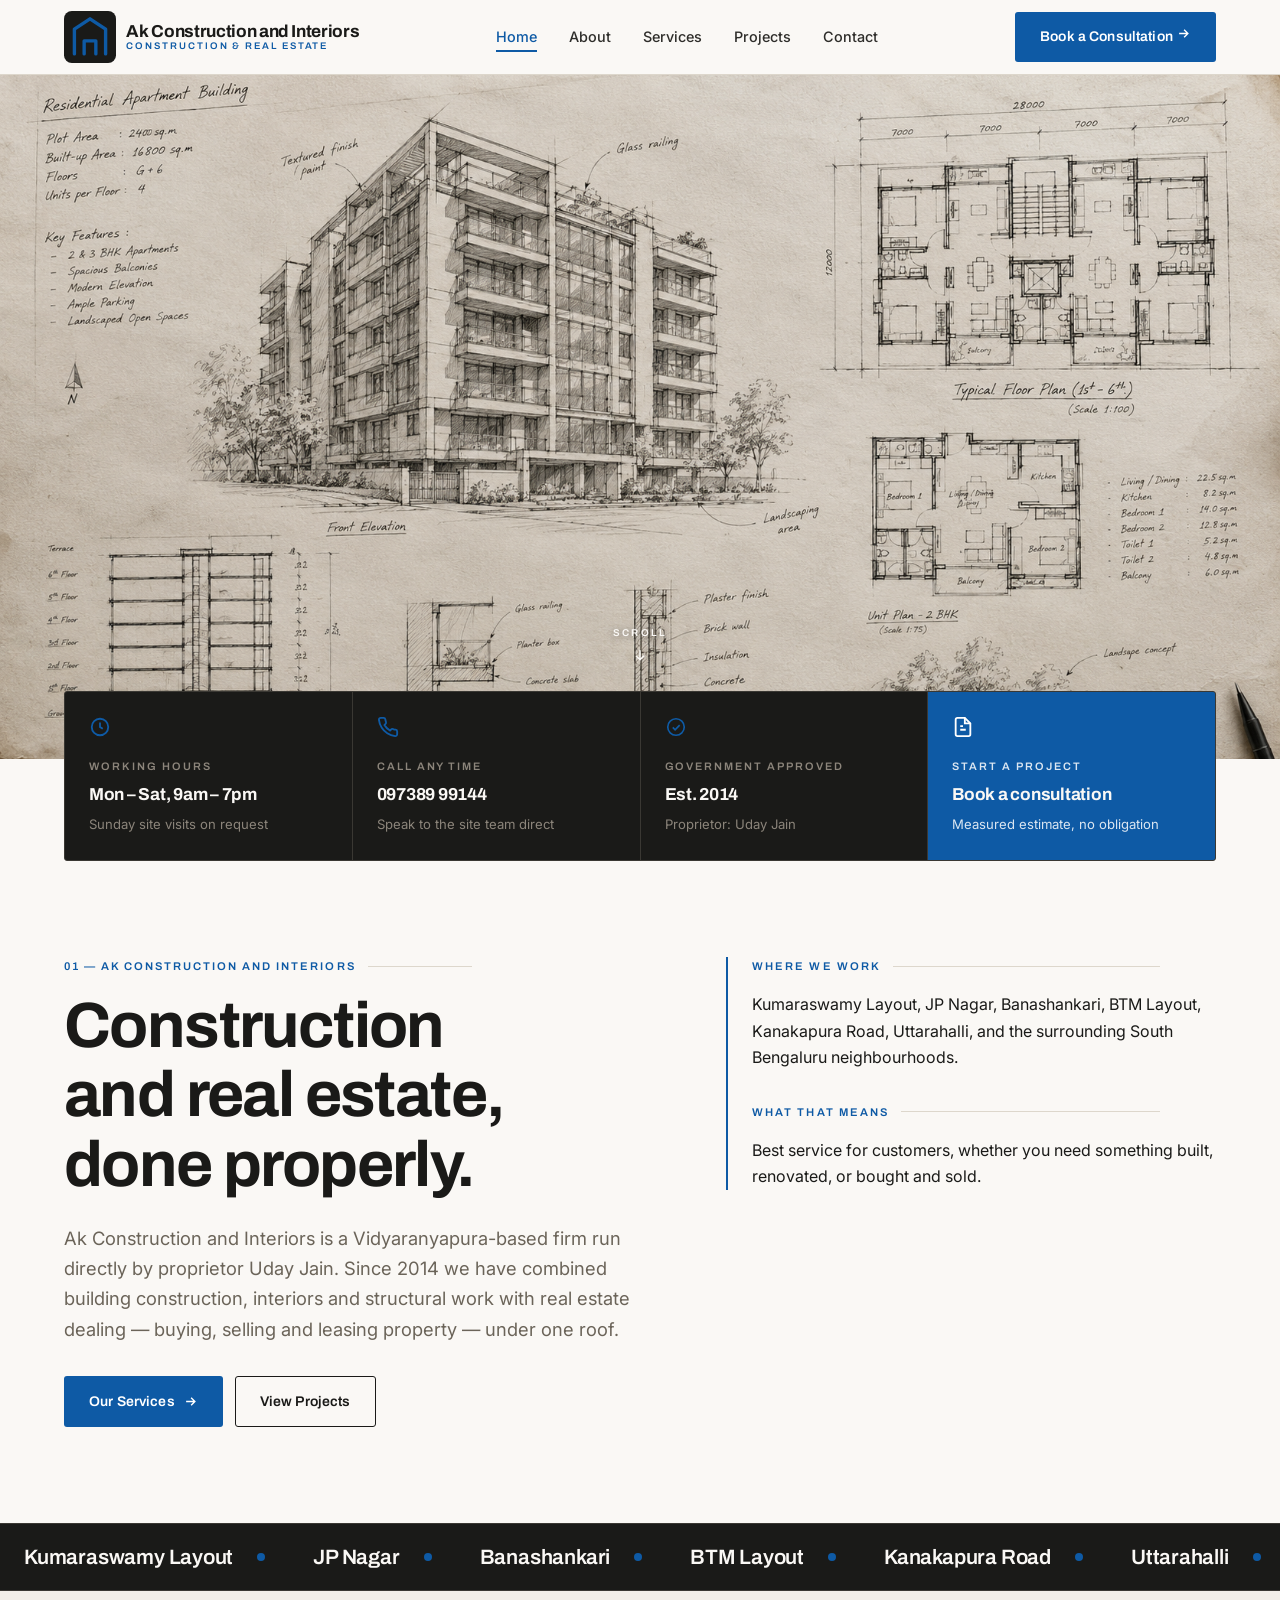
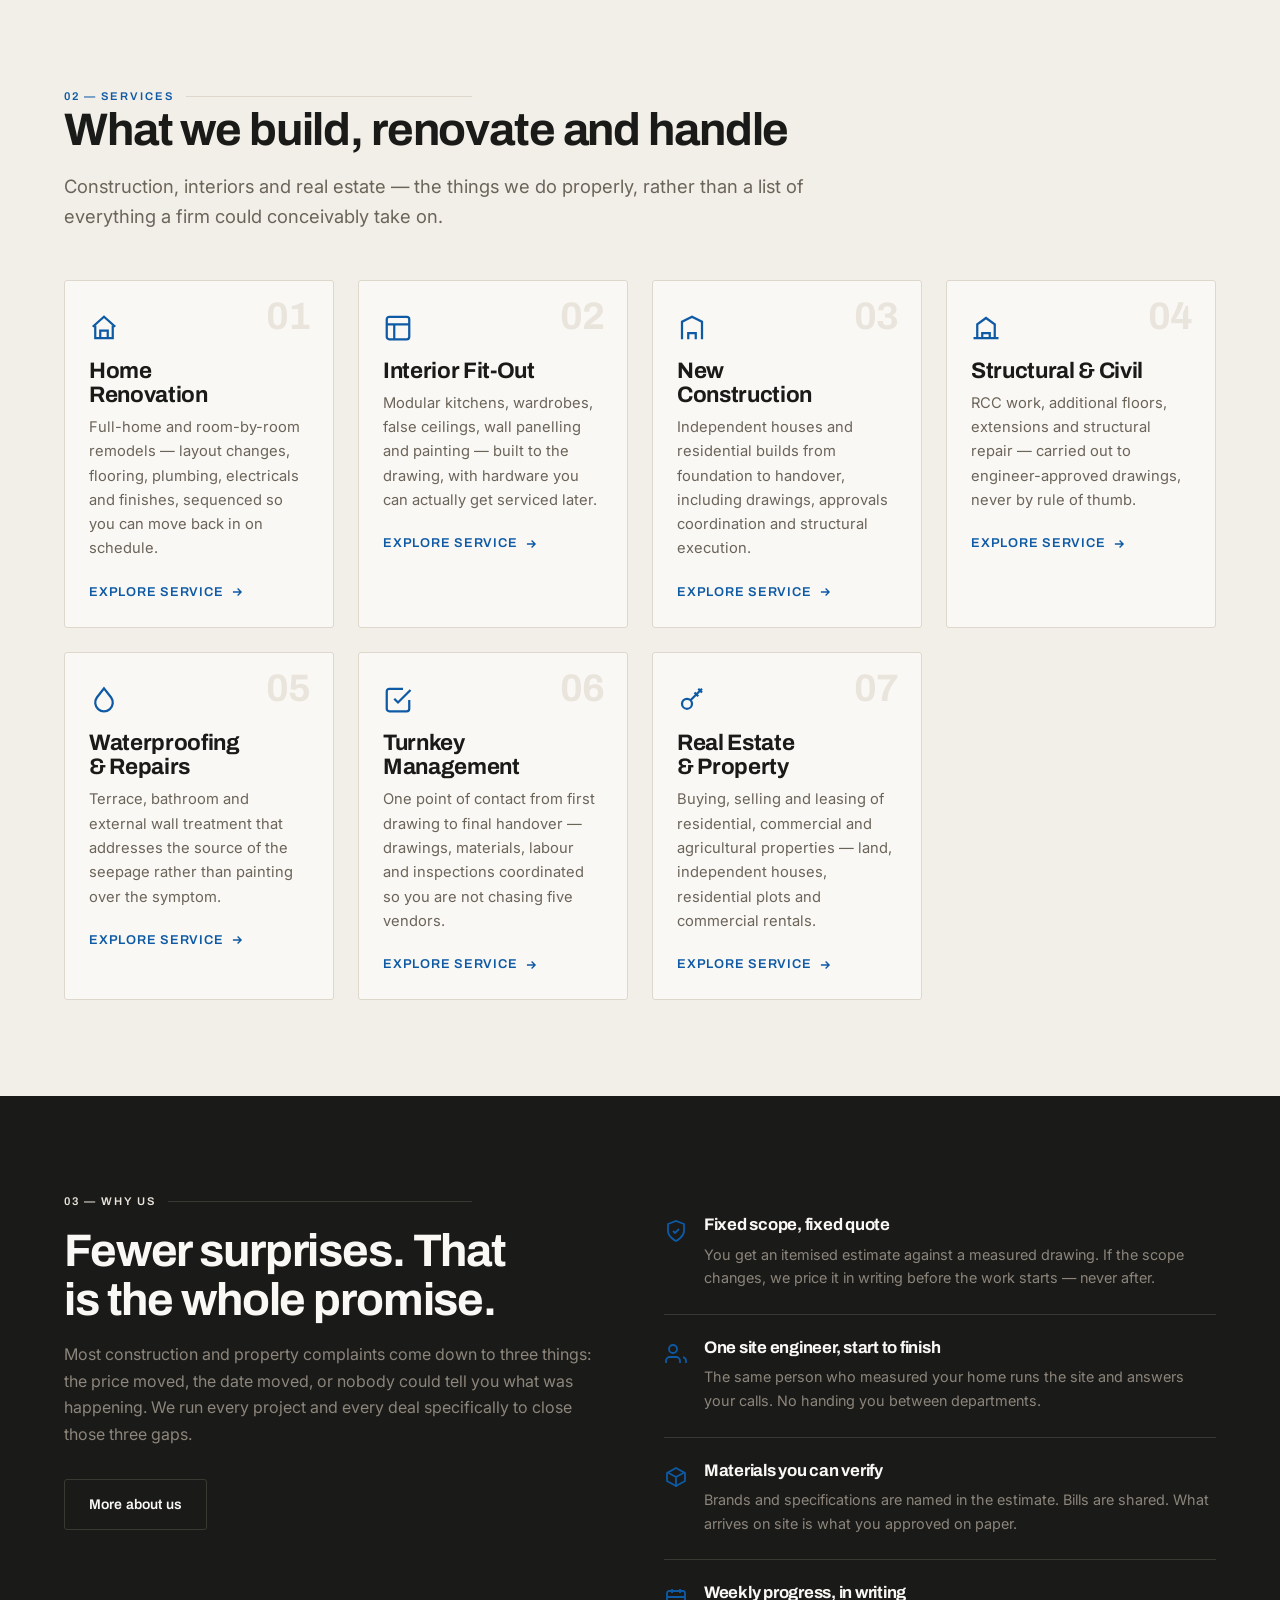
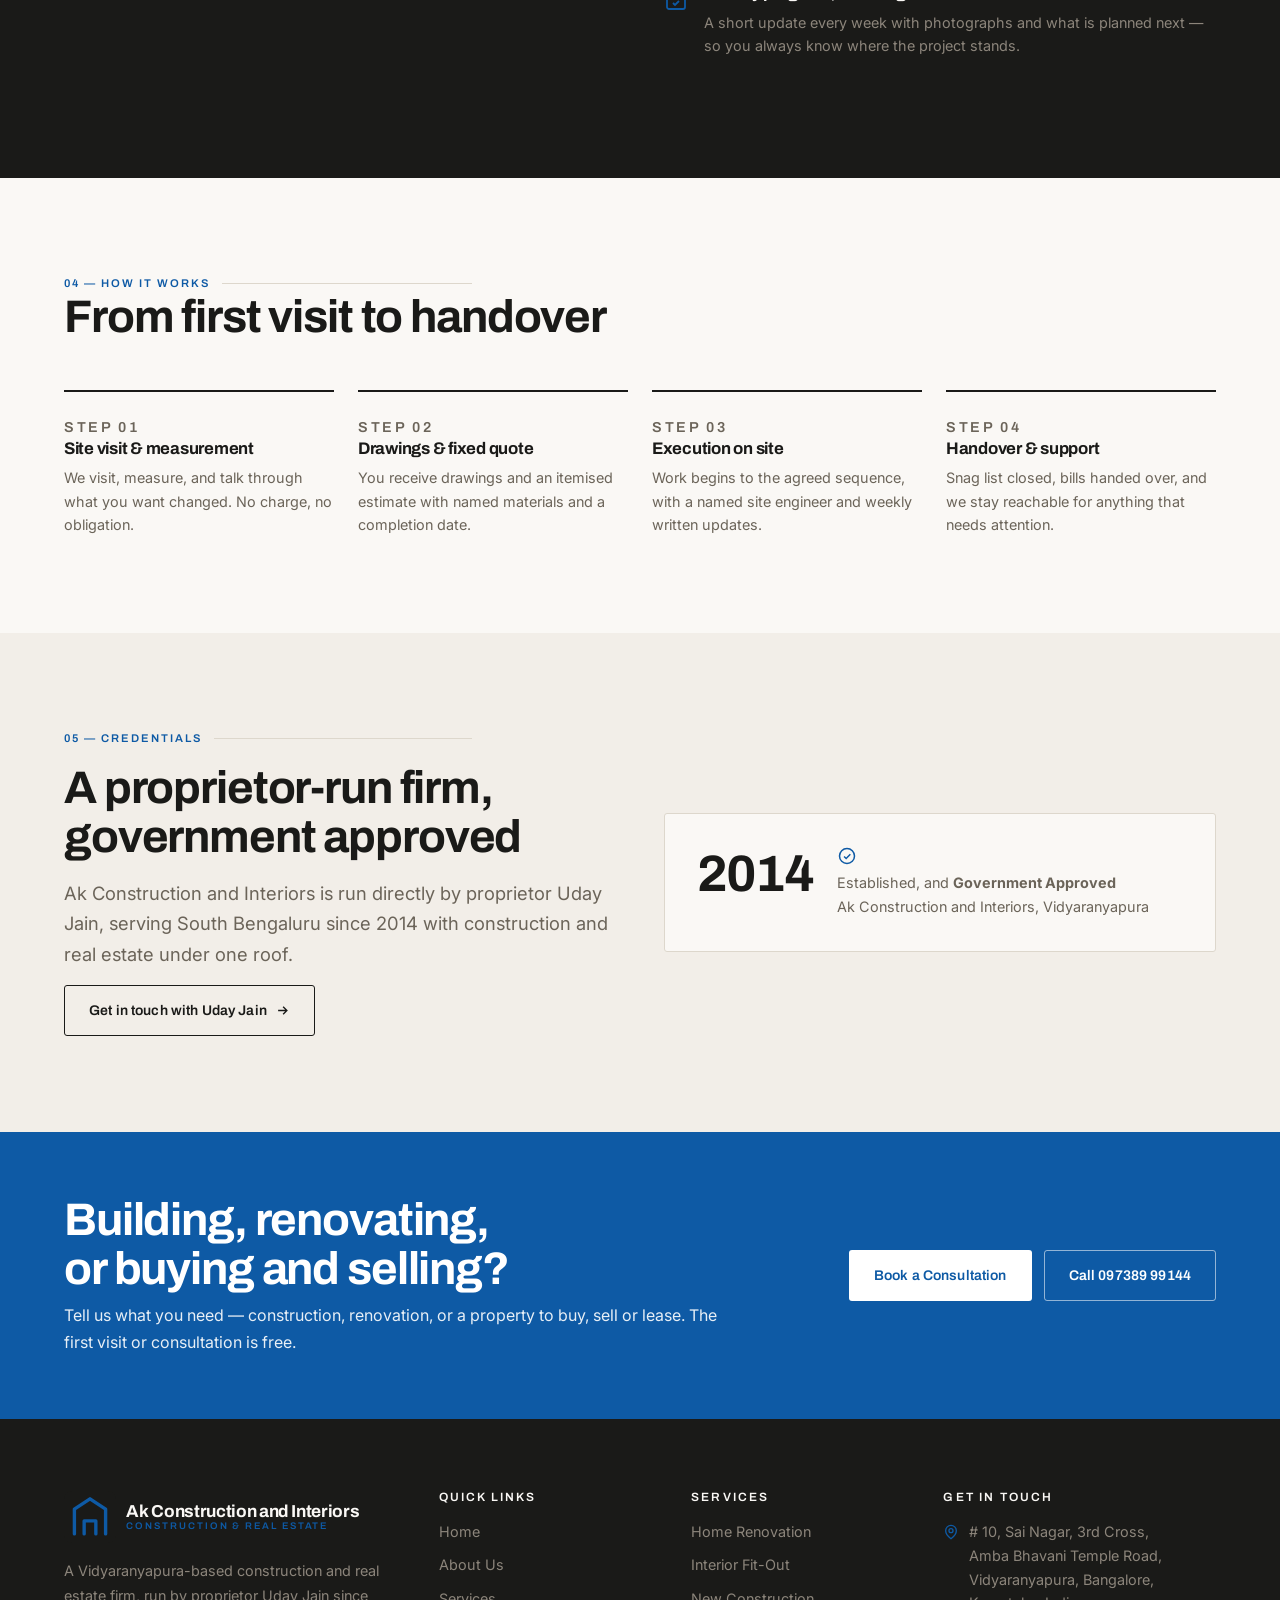
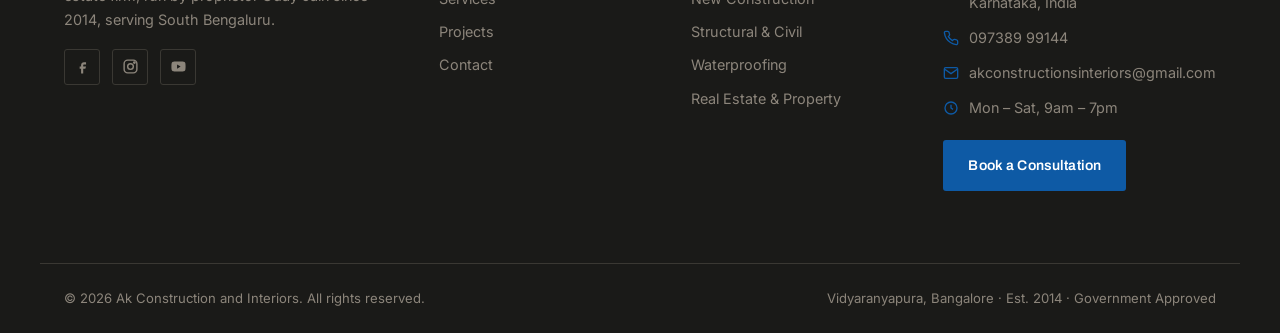
==== commit 60944ede: "Rebrand site to Ak Construction and Interiors Replace the business name, office address and phone nu" ====
--- a/index.html
+++ b/index.html
@@ -3,8 +3,8 @@
 <head>
 <meta charset="utf-8">
 <meta name="viewport" content="width=device-width, initial-scale=1">
-<title>Kavya Jain Constructions — Building Contractors &amp; Real Estate, Kumaraswamy Layout Bengaluru</title>
-<meta name="description" content="Kavya Jain Constructions is a Kumaraswamy Layout-based construction and real estate firm led by proprietor Uday Jain, serving South Bengaluru since 2014. Call 065034 50762.">
+<title>Ak Construction and Interiors — Building Contractors &amp; Real Estate, Vidyaranyapura Bangalore</title>
+<meta name="description" content="Ak Construction and Interiors is a Vidyaranyapura-based construction and real estate firm led by proprietor Uday Jain, serving South Bengaluru since 2014. Call 097389 99144.">
 <link rel="icon" href="assets/favicon.svg" type="image/svg+xml">
 <link rel="preconnect" href="https://fonts.googleapis.com">
 <link rel="preconnect" href="https://fonts.gstatic.com" crossorigin>
@@ -19,9 +19,9 @@
 <header class="header">
   <div class="wrap header__inner">
     <a class="logo" href="index.html">
-      <img class="logo__mark" src="assets/logo.png" alt="Kavya Jain Constructions &amp; Electricals logo">
+      <img class="logo__mark" src="assets/logo.svg" alt="Ak Construction and Interiors logo">
       <span class="logo__text">
-        <span class="logo__name">Kavya Jain Constructions</span>
+        <span class="logo__name">Ak Construction and Interiors</span>
         <span class="logo__sub">Construction &amp; Real Estate</span>
       </span>
     </a>
@@ -92,16 +92,16 @@
           <span class="infocard__note">Sunday site visits on request</span>
         </div>
 
-        <a class="infocard" href="tel:+916503450762">
+        <a class="infocard" href="tel:+919738999144">
           <span class="infocard__icon" aria-hidden="true">
             <svg width="22" height="22" viewBox="0 0 24 24" fill="none" stroke="currentColor" stroke-width="2"><path d="M22 16.9v3a2 2 0 01-2.2 2 19.8 19.8 0 01-8.6-3.1 19.5 19.5 0 01-6-6A19.8 19.8 0 012.1 4.2 2 2 0 014.1 2h3a2 2 0 012 1.7c.1 1 .4 1.9.7 2.8a2 2 0 01-.5 2.1L8.1 9.9a16 16 0 006 6l1.3-1.2a2 2 0 012.1-.5c.9.3 1.8.6 2.8.7a2 2 0 011.7 2z"/></svg>
           </span>
           <span class="infocard__label">Call any time</span>
-          <span class="infocard__value">065034 50762</span>
+          <span class="infocard__value">097389 99144</span>
           <span class="infocard__note">Speak to the site team direct</span>
         </a>
 
-        <a class="infocard" href="https://www.google.com/maps/search/?api=1&amp;query=Kavya+Jain+Constructions+Opp+SBI+Bank+920+24th+Cross+Rd+1st+Stage+Kumaraswamy+Layout+Bengaluru+560111" target="_blank" rel="noopener">
+        <a class="infocard" href="https://www.google.com/maps/search/?api=1&amp;query=Ak+Construction+and+Interiors+10+Sai+Nagar+3rd+Cross+Amba+Bhavani+Temple+Road+Vidyaranyapura+Bangalore+Karnataka" target="_blank" rel="noopener">
           <span class="infocard__icon" aria-hidden="true">
             <svg width="22" height="22" viewBox="0 0 24 24" fill="none" stroke="currentColor" stroke-width="1.8"><circle cx="12" cy="12" r="9"/><path d="M8.5 12.5l2.5 2.5 5-5"/></svg>
           </span>
@@ -127,9 +127,9 @@
     <div class="wrap">
       <div class="intro__grid">
         <div class="reveal reveal--left">
-          <p class="sheet-label">01 &mdash; Kavya Jain Constructions</p>
+          <p class="sheet-label">01 &mdash; Ak Construction and Interiors</p>
           <h1>Construction and real estate, done properly.</h1>
-          <p class="lede">Kavya Jain Constructions is a Kumaraswamy Layout-based firm run directly by proprietor Uday Jain. Since 2014 we have combined building construction, interiors and structural work with real estate dealing &mdash; buying, selling and leasing property &mdash; under one roof.</p>
+          <p class="lede">Ak Construction and Interiors is a Vidyaranyapura-based firm run directly by proprietor Uday Jain. Since 2014 we have combined building construction, interiors and structural work with real estate dealing &mdash; buying, selling and leasing property &mdash; under one roof.</p>
           <div class="ctaband__actions" style="margin-top:2rem">
             <a class="btn btn--primary" href="services.html">
               Our Services
@@ -263,7 +263,7 @@
     <div class="wrap">
       <div class="grid grid--2-wide" style="gap:3rem">
         <div class="reveal">
-          <p class="sheet-label sheet-label--light">03 &mdash; Why Kavya Jain</p>
+          <p class="sheet-label sheet-label--light">03 &mdash; Why Us</p>
           <h2>Fewer surprises. That is the whole promise.</h2>
           <p style="color:var(--taupe)">Most construction and property complaints come down to three things: the price moved, the date moved, or nobody could tell you what was happening. We run every project and every deal specifically to close those three gaps.</p>
           <a class="btn btn--ghost-light" href="about.html" style="margin-top:1rem">More about us</a>
@@ -342,7 +342,7 @@
         <div class="reveal">
           <p class="sheet-label">05 &mdash; Credentials</p>
           <h2>A proprietor-run firm, government approved</h2>
-          <p class="lede">Kavya Jain Constructions is run directly by proprietor Uday Jain, serving South Bengaluru since 2014 with construction and real estate under one roof.</p>
+          <p class="lede">Ak Construction and Interiors is run directly by proprietor Uday Jain, serving South Bengaluru since 2014 with construction and real estate under one roof.</p>
           <a class="btn btn--outline" href="contact.html">
             Get in touch with Uday Jain
             <svg class="btn__arrow" width="15" height="15" viewBox="0 0 24 24" fill="none" stroke="currentColor" stroke-width="2.2" aria-hidden="true"><path d="M5 12h14M13 6l6 6-6 6"/></svg>
@@ -357,7 +357,7 @@
             <div class="rating__stars" aria-hidden="true">
               <svg width="20" height="20" viewBox="0 0 24 24" fill="none" stroke="currentColor" stroke-width="1.8"><circle cx="12" cy="12" r="9"/><path d="M8.5 12.5l2.5 2.5 5-5"/></svg>
             </div>
-            <p class="rating__meta" style="margin:0">Established, and <strong>Government Approved</strong><br>Kavya Jain Constructions, Kumaraswamy Layout</p>
+            <p class="rating__meta" style="margin:0">Established, and <strong>Government Approved</strong><br>Ak Construction and Interiors, Vidyaranyapura</p>
           </div>
         </div>
       </div>
@@ -373,7 +373,7 @@
       </div>
       <div class="ctaband__actions">
         <a class="btn btn--on-clay" href="contact.html">Book a Consultation</a>
-        <a class="btn btn--on-clay-outline" href="tel:+916503450762">Call 065034 50762</a>
+        <a class="btn btn--on-clay-outline" href="tel:+919738999144">Call 097389 99144</a>
       </div>
     </div>
   </section>
@@ -385,17 +385,17 @@
   <div class="wrap footer__grid">
     <div>
       <a class="logo" href="index.html" style="margin-bottom:1rem">
-        <img class="logo__mark" src="assets/logo.png" alt="Kavya Jain Constructions &amp; Electricals logo">
+        <img class="logo__mark" src="assets/logo.svg" alt="Ak Construction and Interiors logo">
         <span class="logo__text">
-          <span class="logo__name">Kavya Jain Constructions</span>
+          <span class="logo__name">Ak Construction and Interiors</span>
           <span class="logo__sub">Construction &amp; Real Estate</span>
         </span>
       </a>
-      <p>A Kumaraswamy Layout-based construction and real estate firm, run by proprietor Uday Jain since 2014, serving South Bengaluru.</p>
+      <p>A Vidyaranyapura-based construction and real estate firm, run by proprietor Uday Jain since 2014, serving South Bengaluru.</p>
       <div class="footer__social">
-        <a href="#" aria-label="Kavya Jain Constructions on Facebook"><svg width="17" height="17" viewBox="0 0 24 24" fill="currentColor" aria-hidden="true"><path d="M14 9h3V6h-3c-2.2 0-4 1.8-4 4v2H8v3h2v7h3v-7h3l1-3h-4v-2c0-.6.4-1 1-1z"/></svg></a>
-        <a href="#" aria-label="Kavya Jain Constructions on Instagram"><svg width="17" height="17" viewBox="0 0 24 24" fill="none" stroke="currentColor" stroke-width="2" aria-hidden="true"><rect x="3" y="3" width="18" height="18" rx="5"/><circle cx="12" cy="12" r="4"/><circle cx="17.5" cy="6.5" r="1" fill="currentColor"/></svg></a>
-        <a href="#" aria-label="Kavya Jain Constructions on YouTube"><svg width="17" height="17" viewBox="0 0 24 24" fill="currentColor" aria-hidden="true"><path d="M22 12s0-3.3-.4-4.8a2.5 2.5 0 00-1.8-1.8C18.3 5 12 5 12 5s-6.3 0-7.8.4a2.5 2.5 0 00-1.8 1.8C2 8.7 2 12 2 12s0 3.3.4 4.8a2.5 2.5 0 001.8 1.8C5.7 19 12 19 12 19s6.3 0 7.8-.4a2.5 2.5 0 001.8-1.8C22 15.3 22 12 22 12zM10 15V9l5 3z"/></svg></a>
+        <a href="#" aria-label="Ak Construction and Interiors on Facebook"><svg width="17" height="17" viewBox="0 0 24 24" fill="currentColor" aria-hidden="true"><path d="M14 9h3V6h-3c-2.2 0-4 1.8-4 4v2H8v3h2v7h3v-7h3l1-3h-4v-2c0-.6.4-1 1-1z"/></svg></a>
+        <a href="#" aria-label="Ak Construction and Interiors on Instagram"><svg width="17" height="17" viewBox="0 0 24 24" fill="none" stroke="currentColor" stroke-width="2" aria-hidden="true"><rect x="3" y="3" width="18" height="18" rx="5"/><circle cx="12" cy="12" r="4"/><circle cx="17.5" cy="6.5" r="1" fill="currentColor"/></svg></a>
+        <a href="#" aria-label="Ak Construction and Interiors on YouTube"><svg width="17" height="17" viewBox="0 0 24 24" fill="currentColor" aria-hidden="true"><path d="M22 12s0-3.3-.4-4.8a2.5 2.5 0 00-1.8-1.8C18.3 5 12 5 12 5s-6.3 0-7.8.4a2.5 2.5 0 00-1.8 1.8C2 8.7 2 12 2 12s0 3.3.4 4.8a2.5 2.5 0 001.8 1.8C5.7 19 12 19 12 19s6.3 0 7.8-.4a2.5 2.5 0 001.8-1.8C22 15.3 22 12 22 12zM10 15V9l5 3z"/></svg></a>
       </div>
     </div>
 
@@ -427,11 +427,15 @@
       <div class="footer__contact">
         <div>
           <svg width="16" height="16" viewBox="0 0 24 24" fill="none" stroke="currentColor" stroke-width="2" aria-hidden="true"><path d="M20 10c0 6-8 12-8 12s-8-6-8-12a8 8 0 0116 0z"/><circle cx="12" cy="10" r="3"/></svg>
-          <span>Opp. SBI Bank, #920, 24th Cross Rd,<br>1st Stage, Kumaraswamy Layout,<br>Bengaluru, Karnataka 560111</span>
+          <span># 10, Sai Nagar, 3rd Cross,<br>Amba Bhavani Temple Road,<br>Vidyaranyapura, Bangalore, Karnataka, India</span>
         </div>
         <div>
           <svg width="16" height="16" viewBox="0 0 24 24" fill="none" stroke="currentColor" stroke-width="2" aria-hidden="true"><path d="M22 16.9v3a2 2 0 01-2.2 2 19.8 19.8 0 01-8.6-3.1 19.5 19.5 0 01-6-6A19.8 19.8 0 012.1 4.2 2 2 0 014.1 2h3a2 2 0 012 1.7c.1 1 .4 1.9.7 2.8a2 2 0 01-.5 2.1L8.1 9.9a16 16 0 006 6l1.3-1.2a2 2 0 012.1-.5c.9.3 1.8.6 2.8.7a2 2 0 011.7 2z"/></svg>
-          <a href="tel:+916503450762">065034 50762</a>
+          <a href="tel:+919738999144">097389 99144</a>
+        </div>
+        <div>
+          <svg width="16" height="16" viewBox="0 0 24 24" fill="none" stroke="currentColor" stroke-width="2" aria-hidden="true"><rect x="2" y="4" width="20" height="16" rx="2"/><path d="M2 6l10 7L22 6"/></svg>
+          <a href="mailto:akconstructionsinteriors@gmail.com">akconstructionsinteriors@gmail.com</a>
         </div>
         <div>
           <svg width="16" height="16" viewBox="0 0 24 24" fill="none" stroke="currentColor" stroke-width="2" aria-hidden="true"><circle cx="12" cy="12" r="9"/><path d="M12 7v5l3 2"/></svg>
@@ -443,12 +447,12 @@
   </div>
 
   <div class="wrap footer__bottom">
-    <span>&copy; <span data-year>2026</span> Kavya Jain Constructions. All rights reserved.</span>
-    <span>Kumaraswamy Layout, Bengaluru &middot; Est. 2014 &middot; Government Approved</span>
+    <span>&copy; <span data-year>2026</span> Ak Construction and Interiors. All rights reserved.</span>
+    <span>Vidyaranyapura, Bangalore &middot; Est. 2014 &middot; Government Approved</span>
   </div>
 </footer>
 
-<a class="callfab" href="tel:+916503450762">
+<a class="callfab" href="tel:+919738999144">
   <svg width="17" height="17" viewBox="0 0 24 24" fill="none" stroke="currentColor" stroke-width="2.2" aria-hidden="true"><path d="M22 16.9v3a2 2 0 01-2.2 2 19.8 19.8 0 01-8.6-3.1 19.5 19.5 0 01-6-6A19.8 19.8 0 012.1 4.2 2 2 0 014.1 2h3a2 2 0 012 1.7c.1 1 .4 1.9.7 2.8a2 2 0 01-.5 2.1L8.1 9.9a16 16 0 006 6l1.3-1.2a2 2 0 012.1-.5c.9.3 1.8.6 2.8.7a2 2 0 011.7 2z"/></svg>
   Call us
 </a>
--- a/assets/css/style.css
+++ b/assets/css/style.css
@@ -1,5 +1,5 @@
 /* ==========================================================================
-   Kavya Jain Constructions — design tokens and styles
+   Ak Construction and Interiors — design tokens and styles
    Palette: Bone & Executive Blue   Type: Archivo (display) / Inter (body)
    ========================================================================== */
 
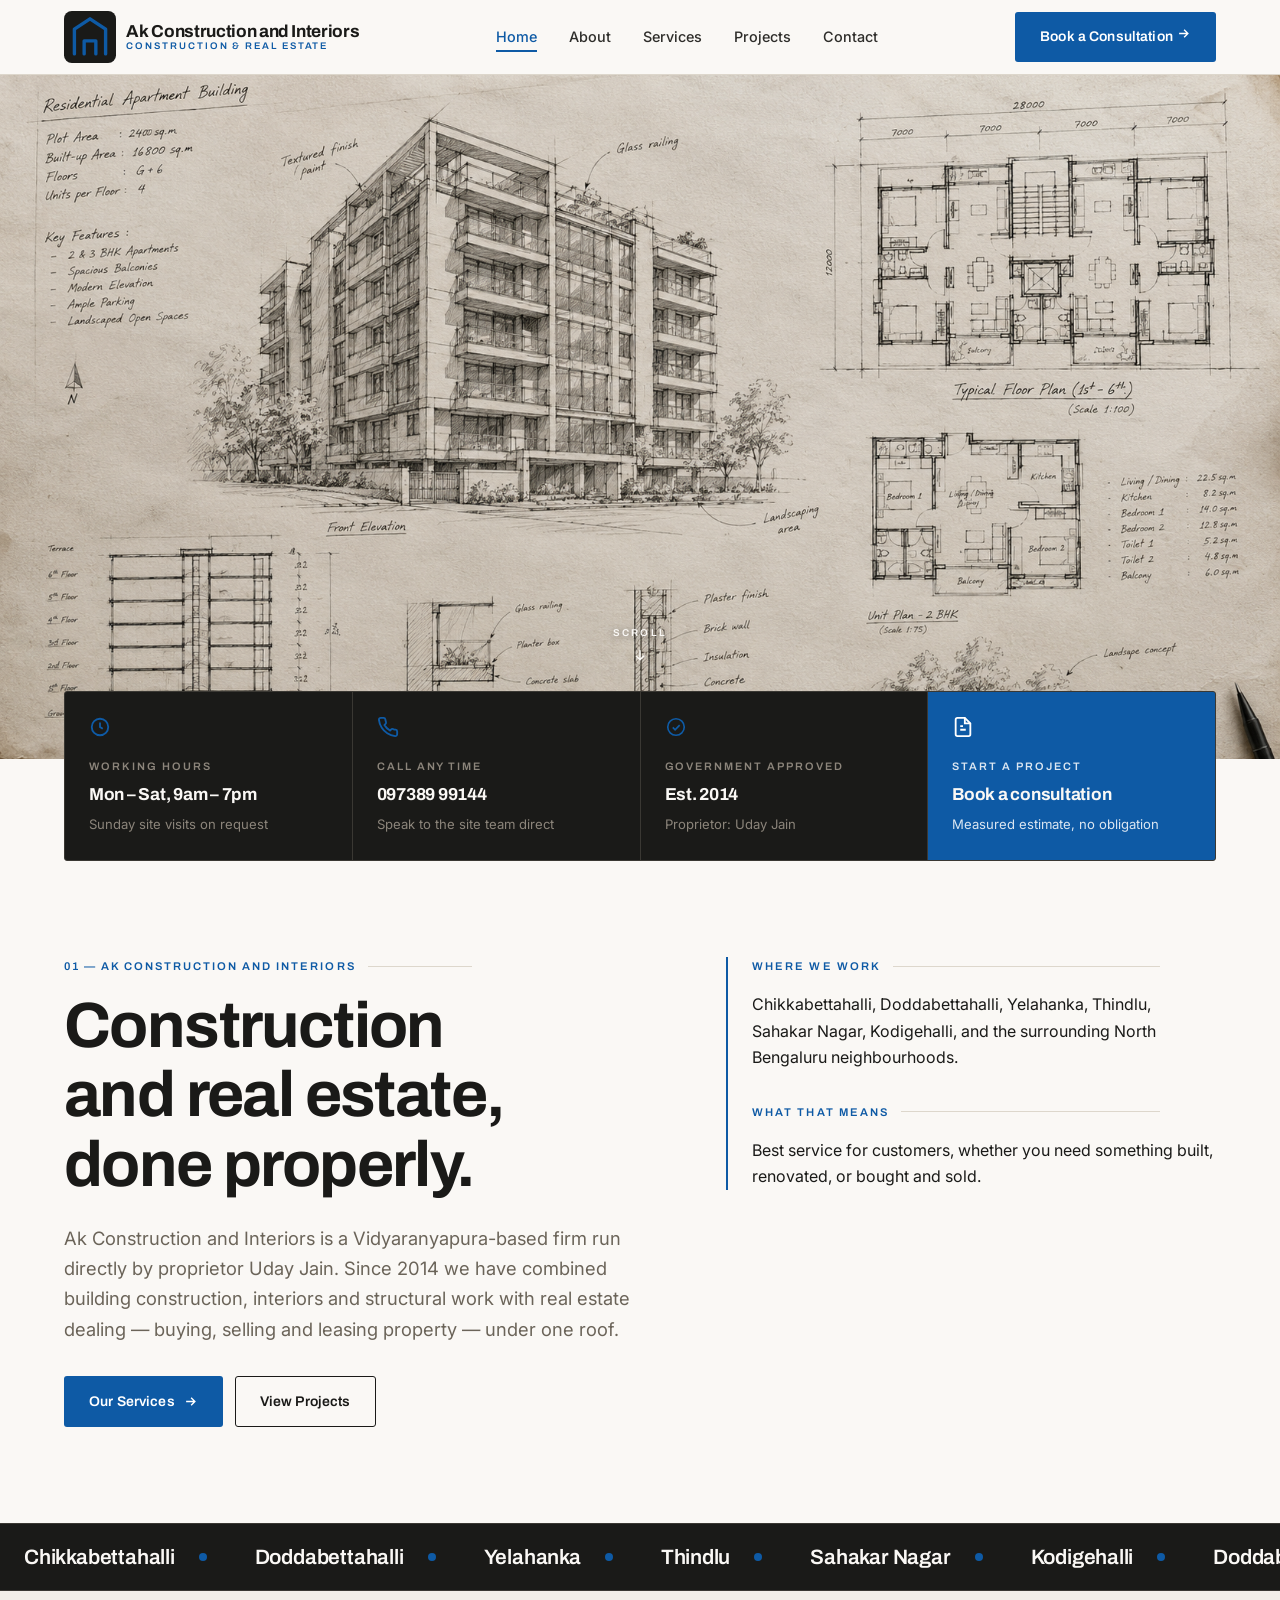
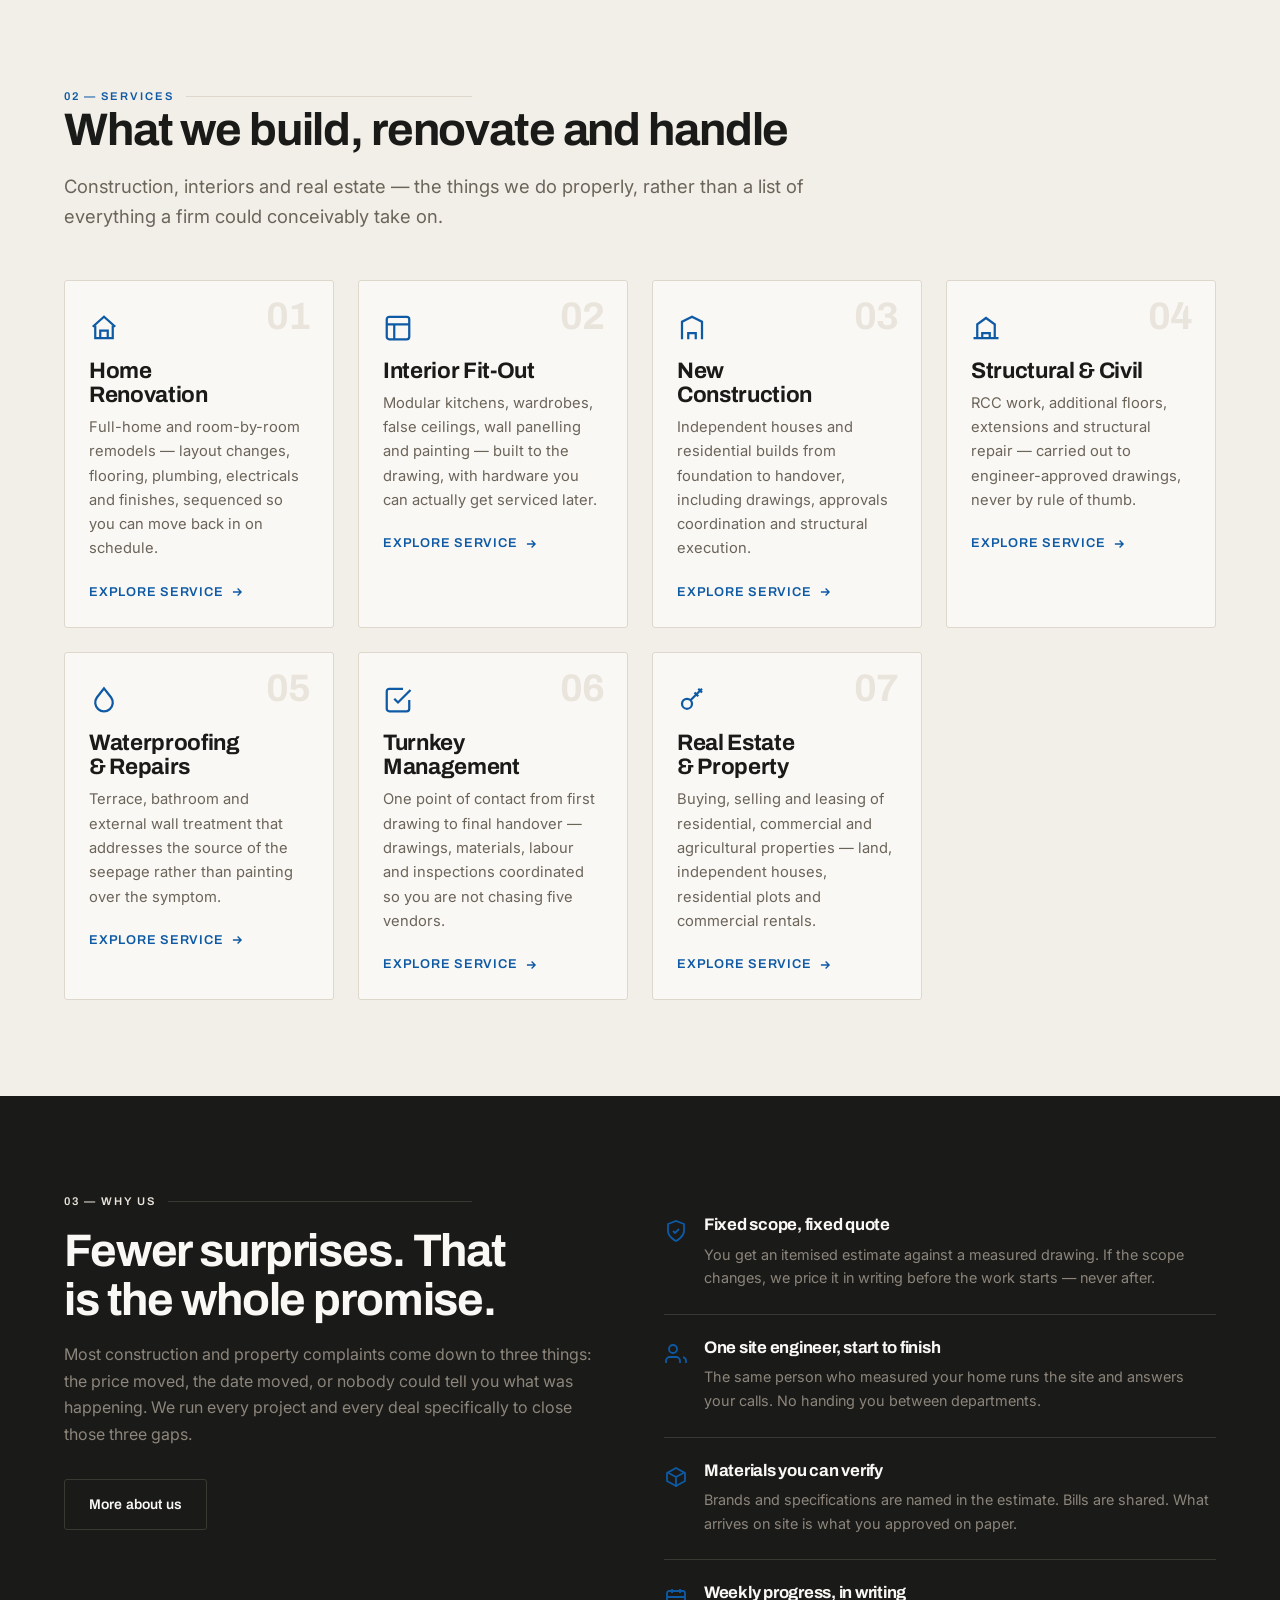
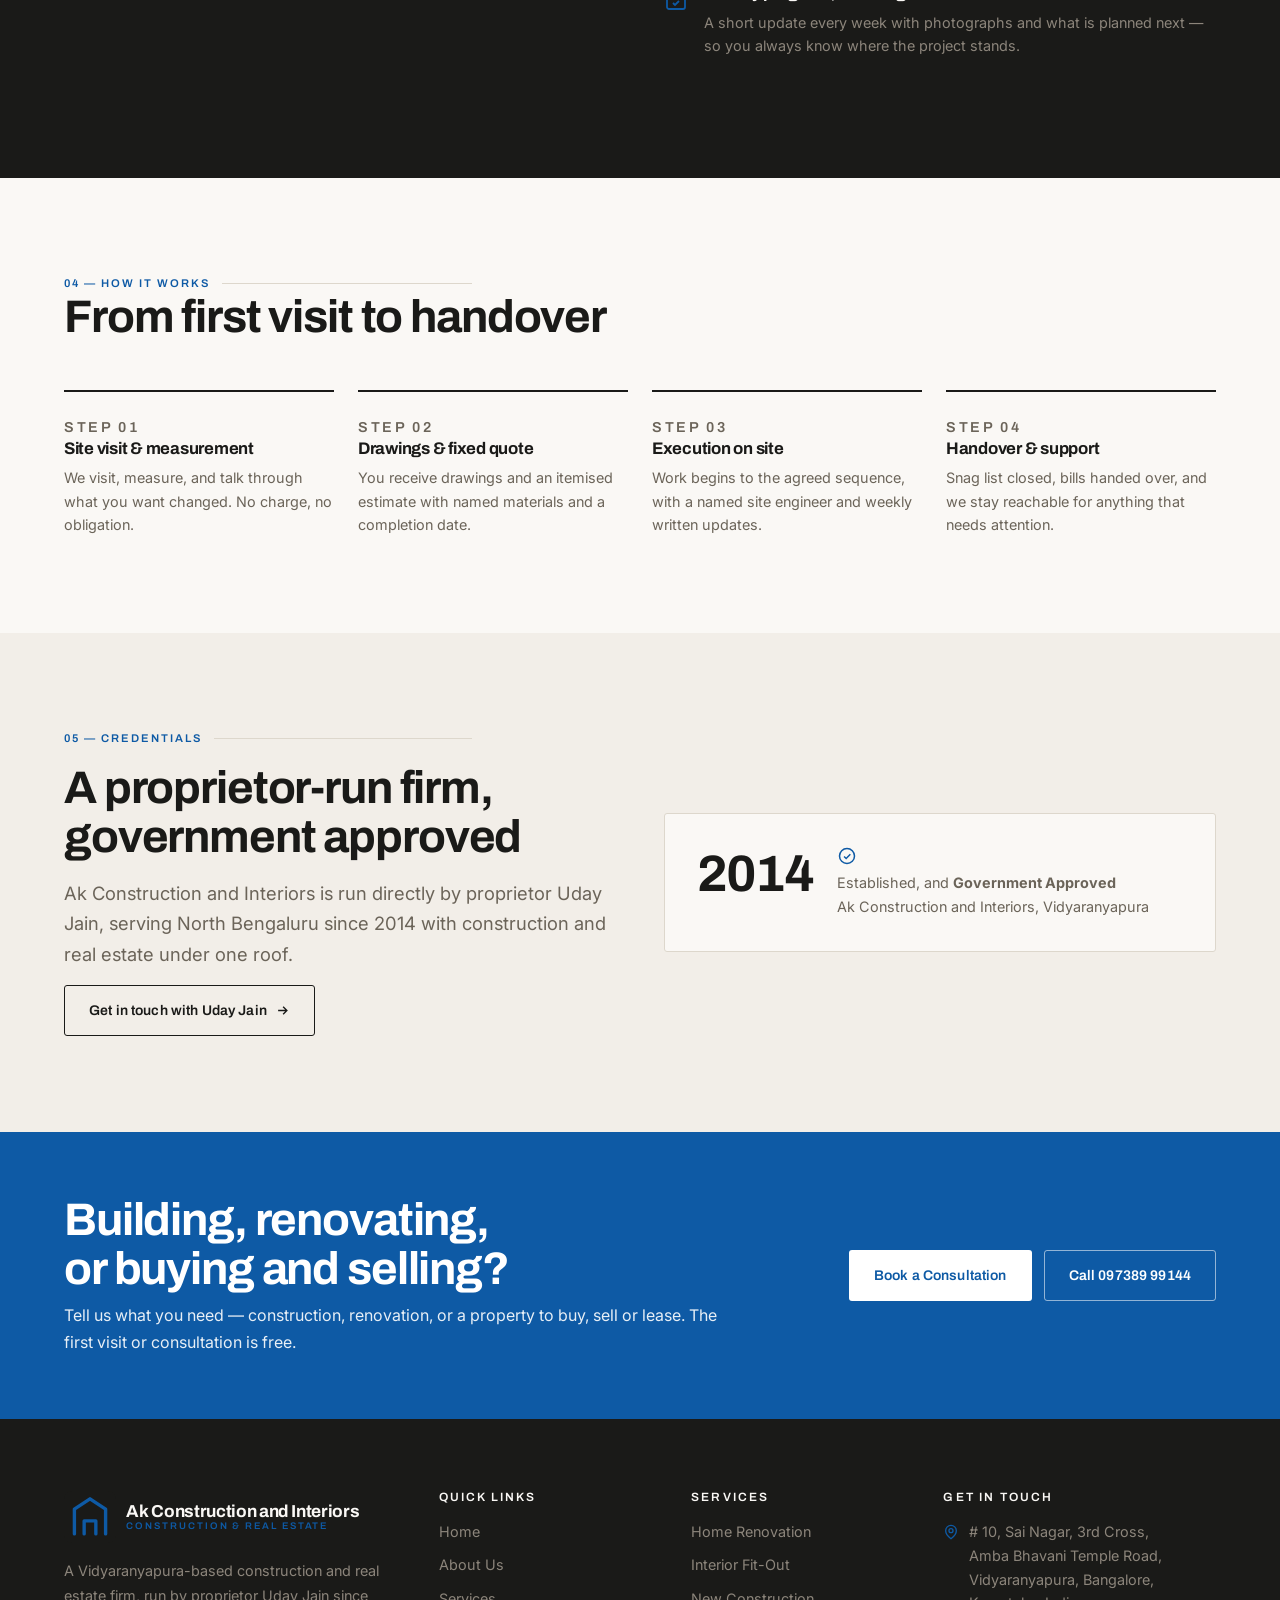
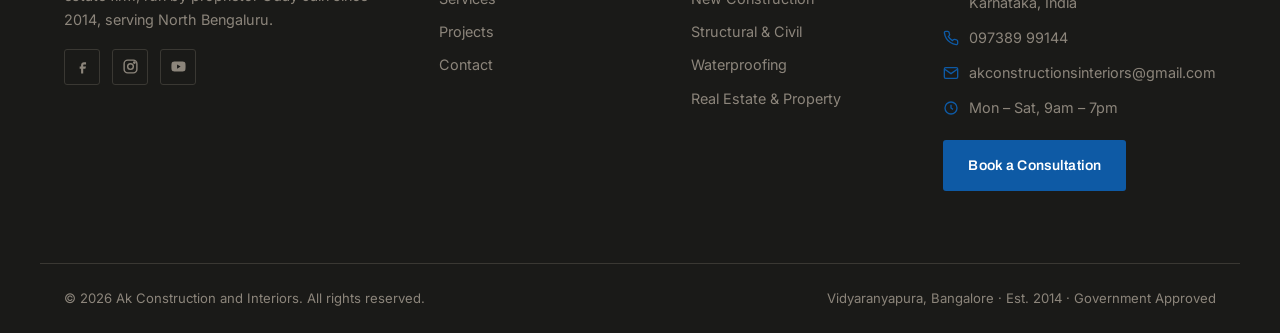
==== commit bbec92fa: "Update service-area copy to match the Vidyaranyapura office The last rebrand moved the office addres" ====
--- a/index.html
+++ b/index.html
@@ -4,7 +4,7 @@
 <meta charset="utf-8">
 <meta name="viewport" content="width=device-width, initial-scale=1">
 <title>Ak Construction and Interiors — Building Contractors &amp; Real Estate, Vidyaranyapura Bangalore</title>
-<meta name="description" content="Ak Construction and Interiors is a Vidyaranyapura-based construction and real estate firm led by proprietor Uday Jain, serving South Bengaluru since 2014. Call 097389 99144.">
+<meta name="description" content="Ak Construction and Interiors is a Vidyaranyapura-based construction and real estate firm led by proprietor Uday Jain, serving North Bengaluru since 2014. Call 097389 99144.">
 <link rel="icon" href="assets/favicon.svg" type="image/svg+xml">
 <link rel="preconnect" href="https://fonts.googleapis.com">
 <link rel="preconnect" href="https://fonts.gstatic.com" crossorigin>
@@ -141,7 +141,7 @@
 
         <aside class="intro__aside reveal reveal--right">
           <p class="sheet-label">Where we work</p>
-          <p>Kumaraswamy Layout, JP Nagar, Banashankari, BTM Layout, Kanakapura Road, Uttarahalli, and the surrounding South Bengaluru neighbourhoods.</p>
+          <p>Chikkabettahalli, Doddabettahalli, Yelahanka, Thindlu, Sahakar Nagar, Kodigehalli, and the surrounding North Bengaluru neighbourhoods.</p>
           <p class="sheet-label" style="margin-top:2rem">What that means</p>
           <p style="margin-bottom:0">Best service for customers, whether you need something built, renovated, or bought and sold.</p>
         </aside>
@@ -153,24 +153,28 @@
   <div class="marquee" aria-hidden="true">
     <div class="marquee__track">
       <div class="marquee__group">
-        <span class="marquee__item">Kumaraswamy Layout <svg class="marquee__dot" width="8" height="8" viewBox="0 0 8 8" fill="currentColor"><circle cx="4" cy="4" r="4"/></svg></span>
-        <span class="marquee__item">JP Nagar <svg class="marquee__dot" width="8" height="8" viewBox="0 0 8 8" fill="currentColor"><circle cx="4" cy="4" r="4"/></svg></span>
-        <span class="marquee__item">Banashankari <svg class="marquee__dot" width="8" height="8" viewBox="0 0 8 8" fill="currentColor"><circle cx="4" cy="4" r="4"/></svg></span>
-        <span class="marquee__item">BTM Layout <svg class="marquee__dot" width="8" height="8" viewBox="0 0 8 8" fill="currentColor"><circle cx="4" cy="4" r="4"/></svg></span>
-        <span class="marquee__item">Kanakapura Road <svg class="marquee__dot" width="8" height="8" viewBox="0 0 8 8" fill="currentColor"><circle cx="4" cy="4" r="4"/></svg></span>
-        <span class="marquee__item">Uttarahalli <svg class="marquee__dot" width="8" height="8" viewBox="0 0 8 8" fill="currentColor"><circle cx="4" cy="4" r="4"/></svg></span>
-        <span class="marquee__item">Padmanabhanagar <svg class="marquee__dot" width="8" height="8" viewBox="0 0 8 8" fill="currentColor"><circle cx="4" cy="4" r="4"/></svg></span>
-        <span class="marquee__item">Girinagar <svg class="marquee__dot" width="8" height="8" viewBox="0 0 8 8" fill="currentColor"><circle cx="4" cy="4" r="4"/></svg></span>
+        <span class="marquee__item">Chikkabettahalli <svg class="marquee__dot" width="8" height="8" viewBox="0 0 8 8" fill="currentColor"><circle cx="4" cy="4" r="4"/></svg></span>
+        <span class="marquee__item">Doddabettahalli <svg class="marquee__dot" width="8" height="8" viewBox="0 0 8 8" fill="currentColor"><circle cx="4" cy="4" r="4"/></svg></span>
+        <span class="marquee__item">Yelahanka <svg class="marquee__dot" width="8" height="8" viewBox="0 0 8 8" fill="currentColor"><circle cx="4" cy="4" r="4"/></svg></span>
+        <span class="marquee__item">Thindlu <svg class="marquee__dot" width="8" height="8" viewBox="0 0 8 8" fill="currentColor"><circle cx="4" cy="4" r="4"/></svg></span>
+        <span class="marquee__item">Sahakar Nagar <svg class="marquee__dot" width="8" height="8" viewBox="0 0 8 8" fill="currentColor"><circle cx="4" cy="4" r="4"/></svg></span>
+        <span class="marquee__item">Kodigehalli <svg class="marquee__dot" width="8" height="8" viewBox="0 0 8 8" fill="currentColor"><circle cx="4" cy="4" r="4"/></svg></span>
+        <span class="marquee__item">Doddabommasandra <svg class="marquee__dot" width="8" height="8" viewBox="0 0 8 8" fill="currentColor"><circle cx="4" cy="4" r="4"/></svg></span>
+        <span class="marquee__item">BEL Layout <svg class="marquee__dot" width="8" height="8" viewBox="0 0 8 8" fill="currentColor"><circle cx="4" cy="4" r="4"/></svg></span>
+        <span class="marquee__item">Jalahalli <svg class="marquee__dot" width="8" height="8" viewBox="0 0 8 8" fill="currentColor"><circle cx="4" cy="4" r="4"/></svg></span>
+        <span class="marquee__item">MS Palya <svg class="marquee__dot" width="8" height="8" viewBox="0 0 8 8" fill="currentColor"><circle cx="4" cy="4" r="4"/></svg></span>
       </div>
       <div class="marquee__group">
-        <span class="marquee__item">Kumaraswamy Layout <svg class="marquee__dot" width="8" height="8" viewBox="0 0 8 8" fill="currentColor"><circle cx="4" cy="4" r="4"/></svg></span>
-        <span class="marquee__item">JP Nagar <svg class="marquee__dot" width="8" height="8" viewBox="0 0 8 8" fill="currentColor"><circle cx="4" cy="4" r="4"/></svg></span>
-        <span class="marquee__item">Banashankari <svg class="marquee__dot" width="8" height="8" viewBox="0 0 8 8" fill="currentColor"><circle cx="4" cy="4" r="4"/></svg></span>
-        <span class="marquee__item">BTM Layout <svg class="marquee__dot" width="8" height="8" viewBox="0 0 8 8" fill="currentColor"><circle cx="4" cy="4" r="4"/></svg></span>
-        <span class="marquee__item">Kanakapura Road <svg class="marquee__dot" width="8" height="8" viewBox="0 0 8 8" fill="currentColor"><circle cx="4" cy="4" r="4"/></svg></span>
-        <span class="marquee__item">Uttarahalli <svg class="marquee__dot" width="8" height="8" viewBox="0 0 8 8" fill="currentColor"><circle cx="4" cy="4" r="4"/></svg></span>
-        <span class="marquee__item">Padmanabhanagar <svg class="marquee__dot" width="8" height="8" viewBox="0 0 8 8" fill="currentColor"><circle cx="4" cy="4" r="4"/></svg></span>
-        <span class="marquee__item">Girinagar <svg class="marquee__dot" width="8" height="8" viewBox="0 0 8 8" fill="currentColor"><circle cx="4" cy="4" r="4"/></svg></span>
+        <span class="marquee__item">Chikkabettahalli <svg class="marquee__dot" width="8" height="8" viewBox="0 0 8 8" fill="currentColor"><circle cx="4" cy="4" r="4"/></svg></span>
+        <span class="marquee__item">Doddabettahalli <svg class="marquee__dot" width="8" height="8" viewBox="0 0 8 8" fill="currentColor"><circle cx="4" cy="4" r="4"/></svg></span>
+        <span class="marquee__item">Yelahanka <svg class="marquee__dot" width="8" height="8" viewBox="0 0 8 8" fill="currentColor"><circle cx="4" cy="4" r="4"/></svg></span>
+        <span class="marquee__item">Thindlu <svg class="marquee__dot" width="8" height="8" viewBox="0 0 8 8" fill="currentColor"><circle cx="4" cy="4" r="4"/></svg></span>
+        <span class="marquee__item">Sahakar Nagar <svg class="marquee__dot" width="8" height="8" viewBox="0 0 8 8" fill="currentColor"><circle cx="4" cy="4" r="4"/></svg></span>
+        <span class="marquee__item">Kodigehalli <svg class="marquee__dot" width="8" height="8" viewBox="0 0 8 8" fill="currentColor"><circle cx="4" cy="4" r="4"/></svg></span>
+        <span class="marquee__item">Doddabommasandra <svg class="marquee__dot" width="8" height="8" viewBox="0 0 8 8" fill="currentColor"><circle cx="4" cy="4" r="4"/></svg></span>
+        <span class="marquee__item">BEL Layout <svg class="marquee__dot" width="8" height="8" viewBox="0 0 8 8" fill="currentColor"><circle cx="4" cy="4" r="4"/></svg></span>
+        <span class="marquee__item">Jalahalli <svg class="marquee__dot" width="8" height="8" viewBox="0 0 8 8" fill="currentColor"><circle cx="4" cy="4" r="4"/></svg></span>
+        <span class="marquee__item">MS Palya <svg class="marquee__dot" width="8" height="8" viewBox="0 0 8 8" fill="currentColor"><circle cx="4" cy="4" r="4"/></svg></span>
       </div>
     </div>
   </div>
@@ -342,7 +346,7 @@
         <div class="reveal">
           <p class="sheet-label">05 &mdash; Credentials</p>
           <h2>A proprietor-run firm, government approved</h2>
-          <p class="lede">Ak Construction and Interiors is run directly by proprietor Uday Jain, serving South Bengaluru since 2014 with construction and real estate under one roof.</p>
+          <p class="lede">Ak Construction and Interiors is run directly by proprietor Uday Jain, serving North Bengaluru since 2014 with construction and real estate under one roof.</p>
           <a class="btn btn--outline" href="contact.html">
             Get in touch with Uday Jain
             <svg class="btn__arrow" width="15" height="15" viewBox="0 0 24 24" fill="none" stroke="currentColor" stroke-width="2.2" aria-hidden="true"><path d="M5 12h14M13 6l6 6-6 6"/></svg>
@@ -391,7 +395,7 @@
           <span class="logo__sub">Construction &amp; Real Estate</span>
         </span>
       </a>
-      <p>A Vidyaranyapura-based construction and real estate firm, run by proprietor Uday Jain since 2014, serving South Bengaluru.</p>
+      <p>A Vidyaranyapura-based construction and real estate firm, run by proprietor Uday Jain since 2014, serving North Bengaluru.</p>
       <div class="footer__social">
         <a href="#" aria-label="Ak Construction and Interiors on Facebook"><svg width="17" height="17" viewBox="0 0 24 24" fill="currentColor" aria-hidden="true"><path d="M14 9h3V6h-3c-2.2 0-4 1.8-4 4v2H8v3h2v7h3v-7h3l1-3h-4v-2c0-.6.4-1 1-1z"/></svg></a>
         <a href="#" aria-label="Ak Construction and Interiors on Instagram"><svg width="17" height="17" viewBox="0 0 24 24" fill="none" stroke="currentColor" stroke-width="2" aria-hidden="true"><rect x="3" y="3" width="18" height="18" rx="5"/><circle cx="12" cy="12" r="4"/><circle cx="17.5" cy="6.5" r="1" fill="currentColor"/></svg></a>
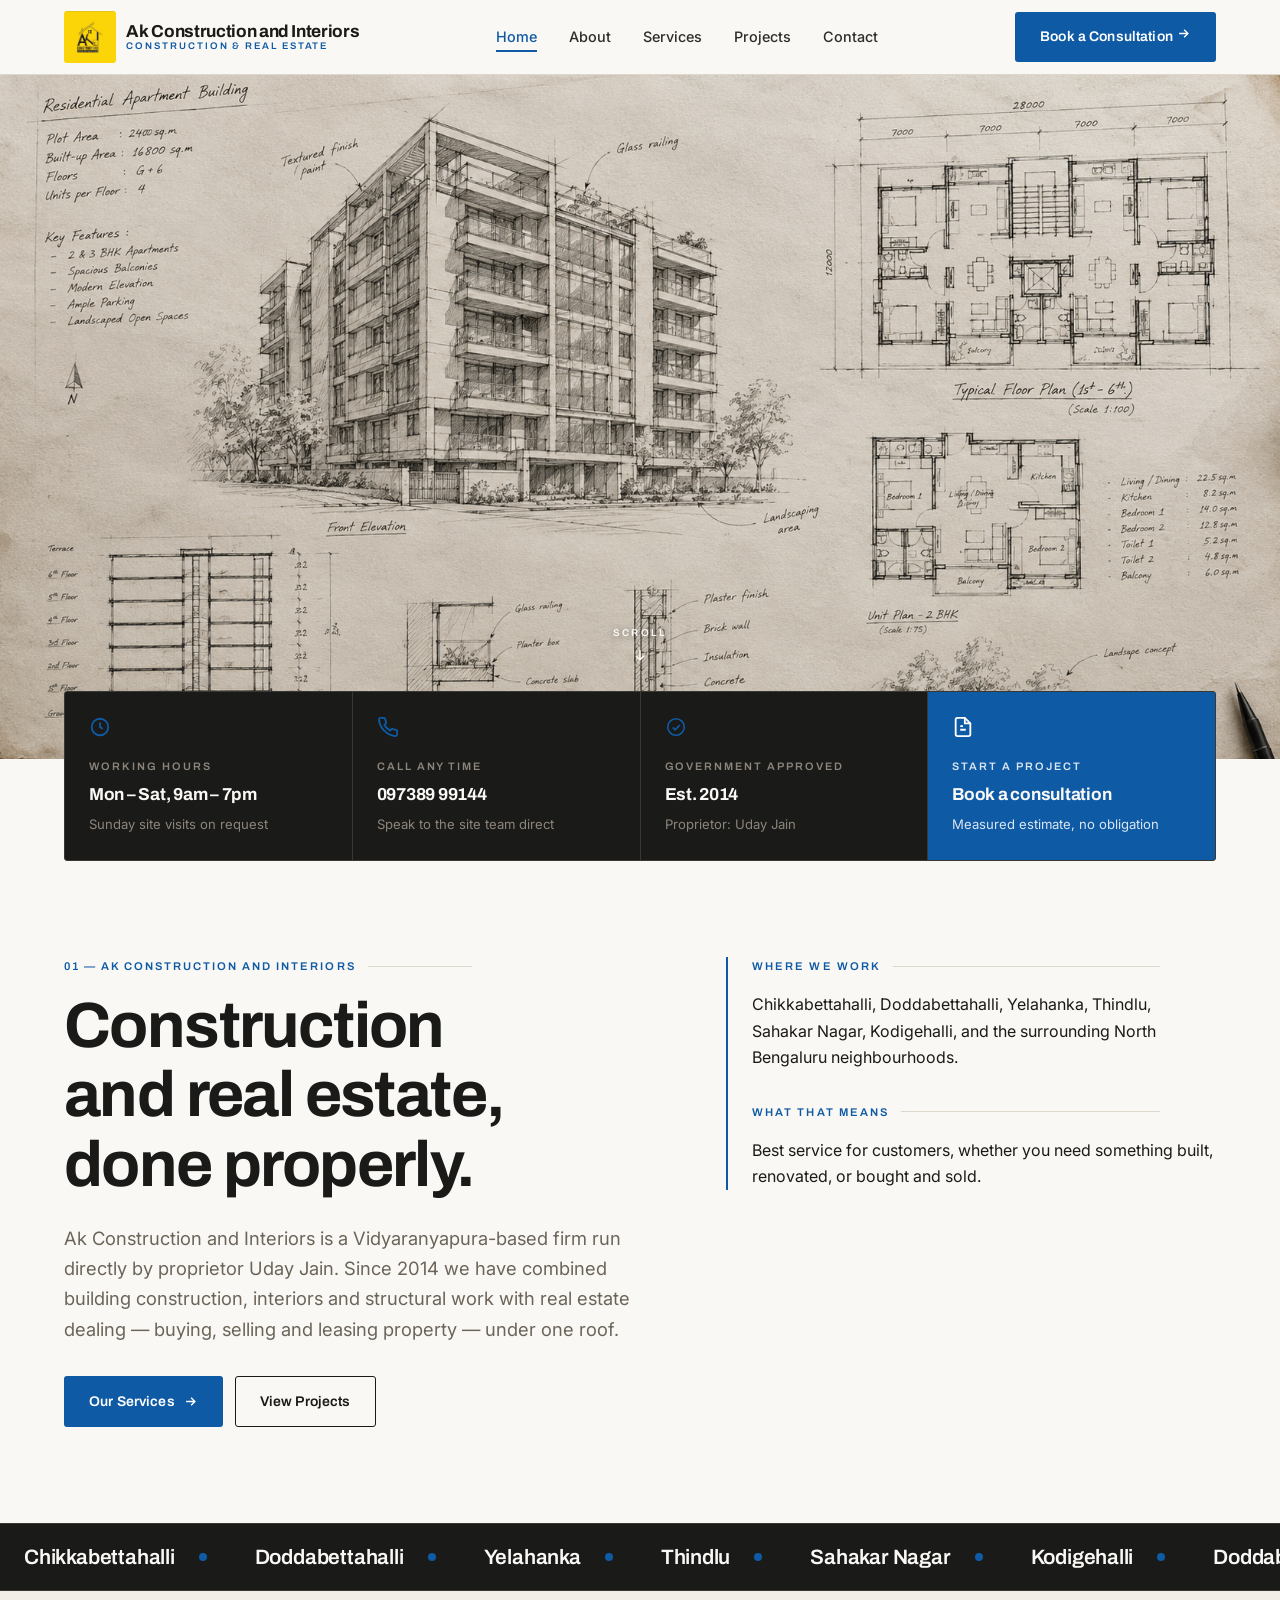
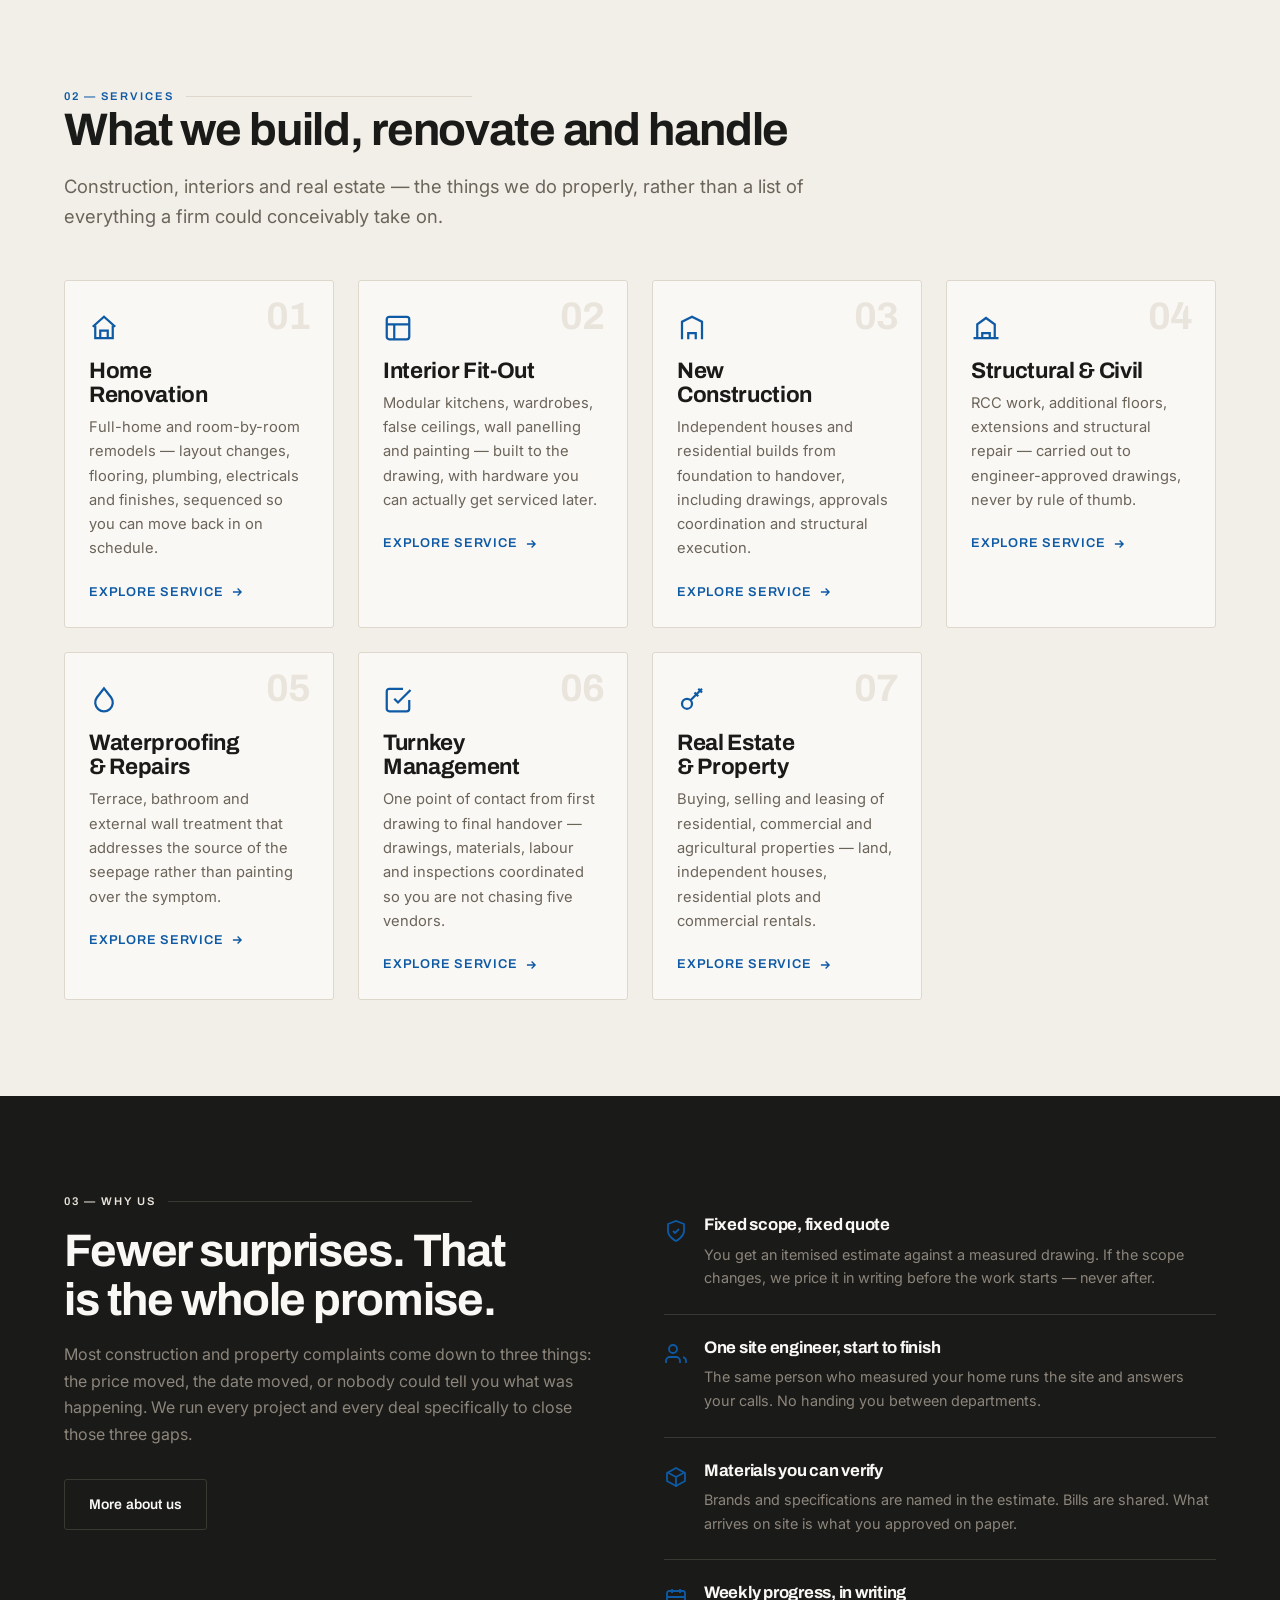
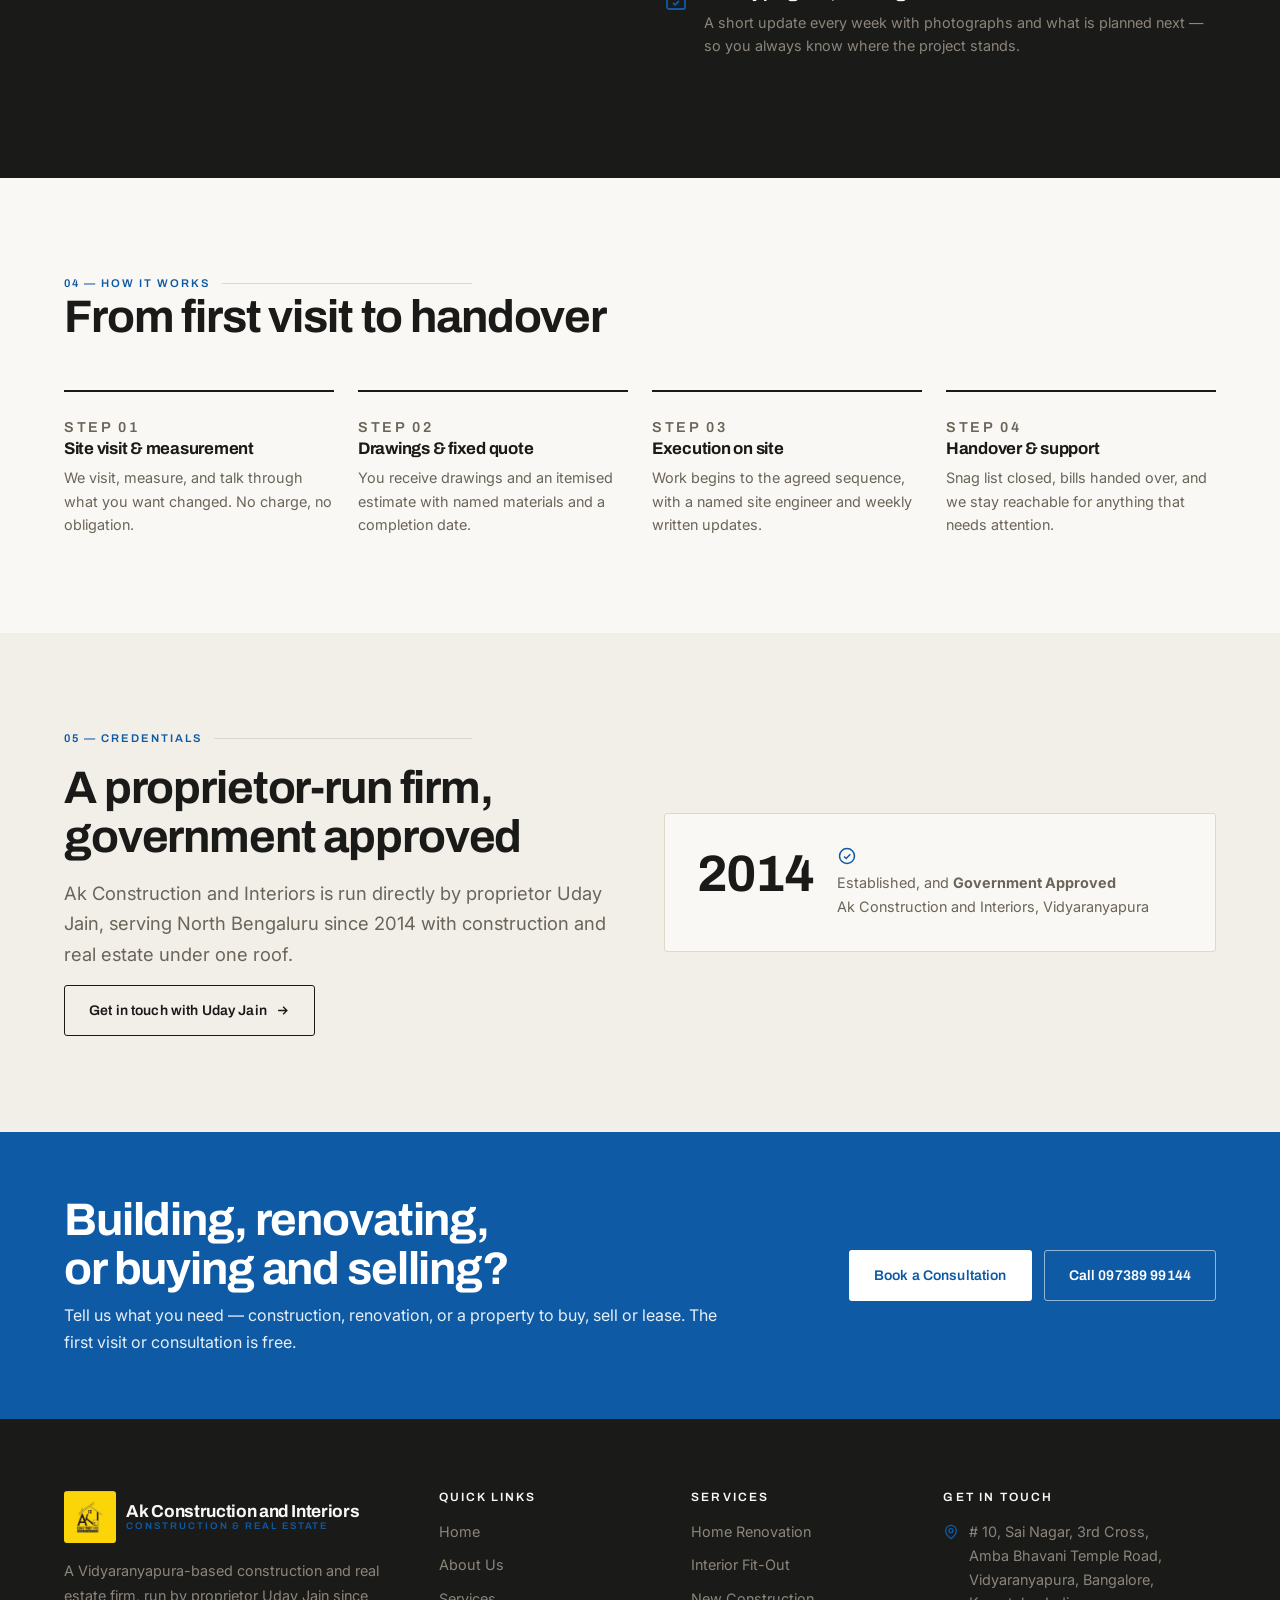
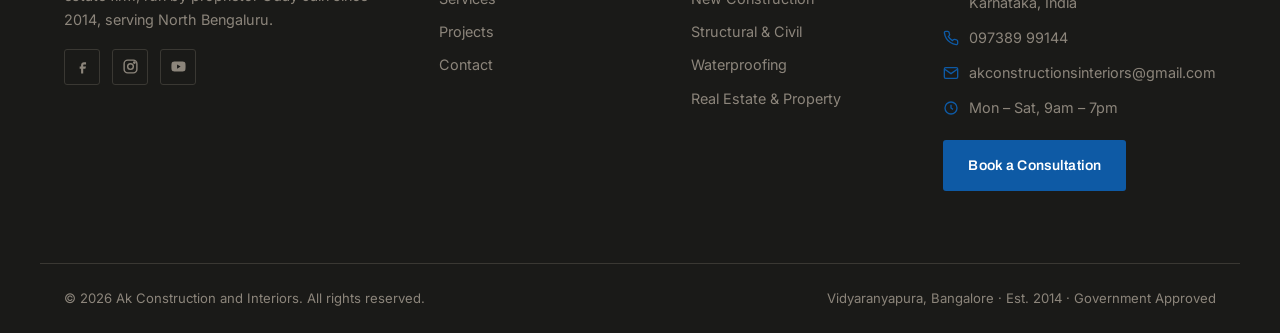
==== commit 3dcd1aec: "Wire up the real Ak Constructions logo Moves the uploaded "ak logo.jpg" into assets/ak-logo.jpg and " ====
--- a/index.html
+++ b/index.html
@@ -19,7 +19,7 @@
 <header class="header">
   <div class="wrap header__inner">
     <a class="logo" href="index.html">
-      <img class="logo__mark" src="assets/logo.svg" alt="Ak Construction and Interiors logo">
+      <img class="logo__mark" src="assets/ak-logo.jpg" alt="Ak Construction and Interiors logo">
       <span class="logo__text">
         <span class="logo__name">Ak Construction and Interiors</span>
         <span class="logo__sub">Construction &amp; Real Estate</span>
@@ -389,7 +389,7 @@
   <div class="wrap footer__grid">
     <div>
       <a class="logo" href="index.html" style="margin-bottom:1rem">
-        <img class="logo__mark" src="assets/logo.svg" alt="Ak Construction and Interiors logo">
+        <img class="logo__mark" src="assets/ak-logo.jpg" alt="Ak Construction and Interiors logo">
         <span class="logo__text">
           <span class="logo__name">Ak Construction and Interiors</span>
           <span class="logo__sub">Construction &amp; Real Estate</span>
--- a/assets/css/style.css
+++ b/assets/css/style.css
@@ -298,6 +298,7 @@
   height: 52px;
   flex-shrink: 0;
   object-fit: contain;
+  border-radius: var(--radius);
 }
 
 .logo__text {
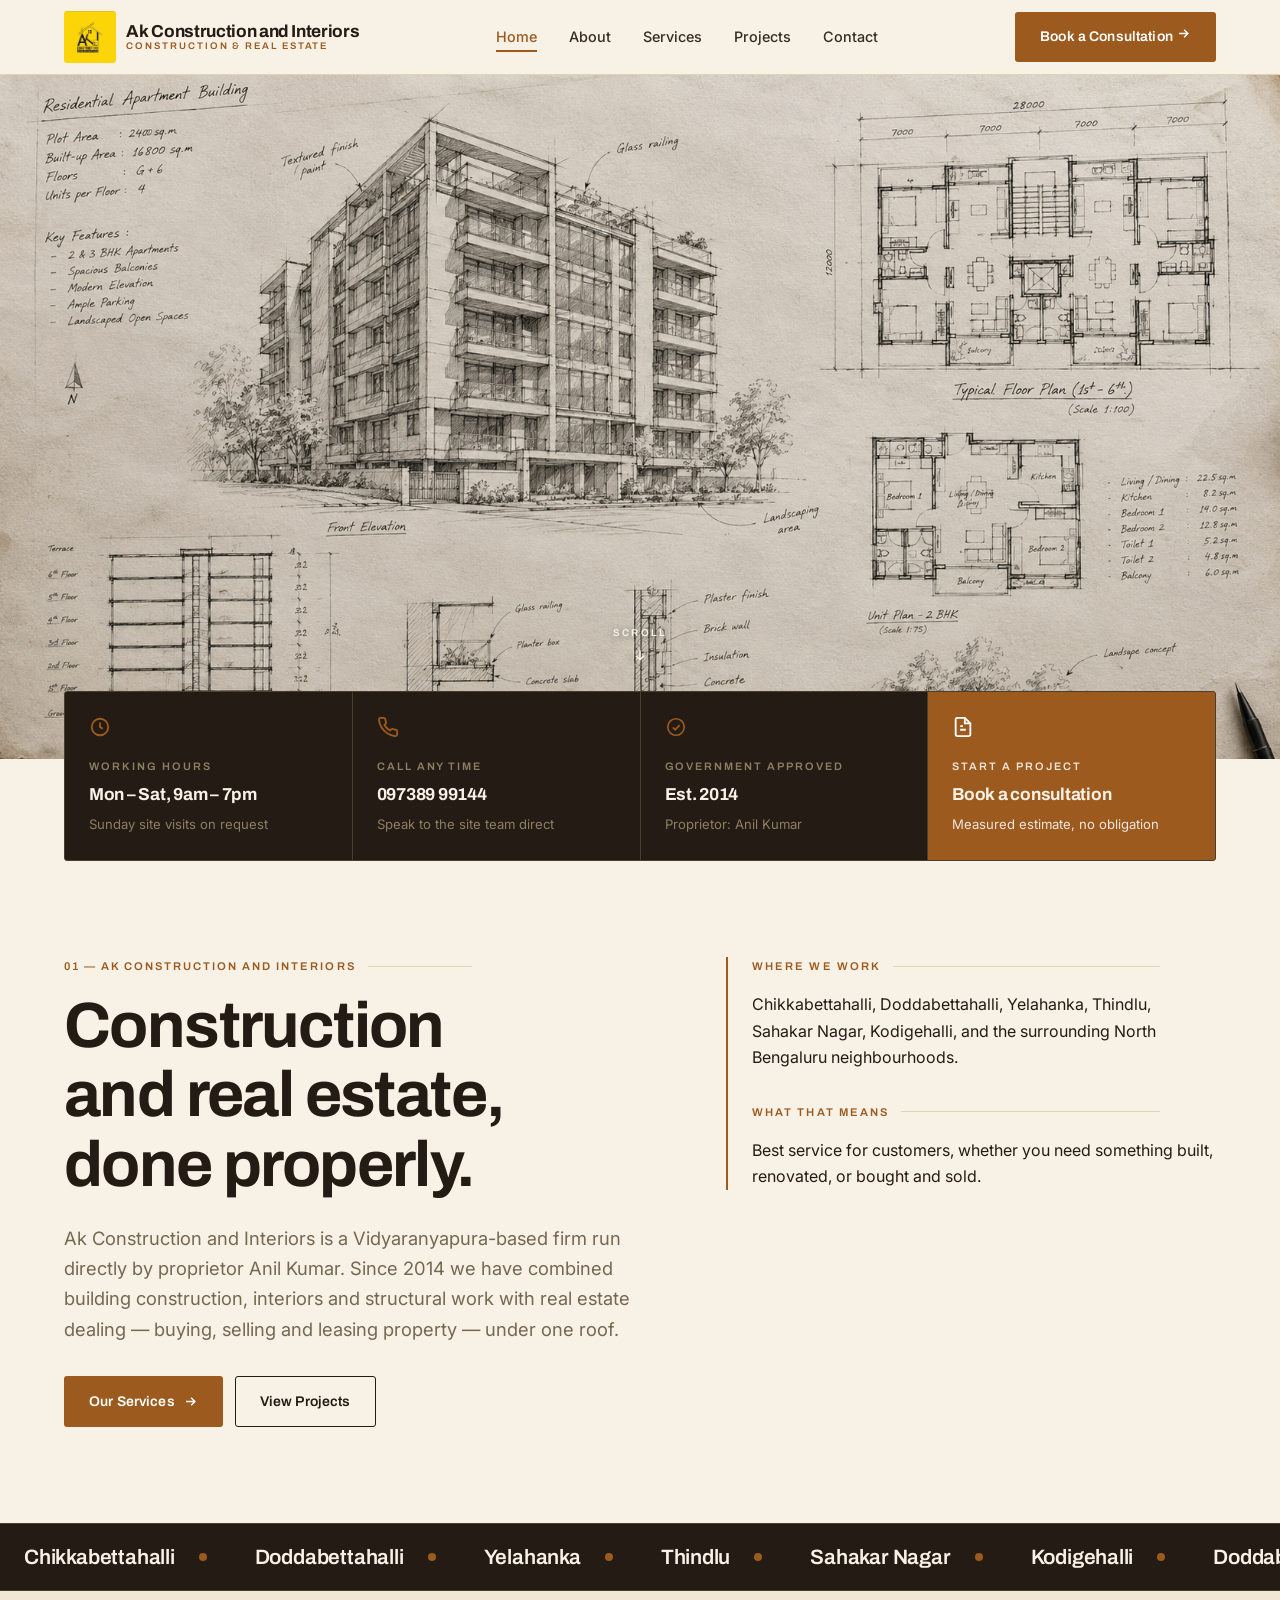
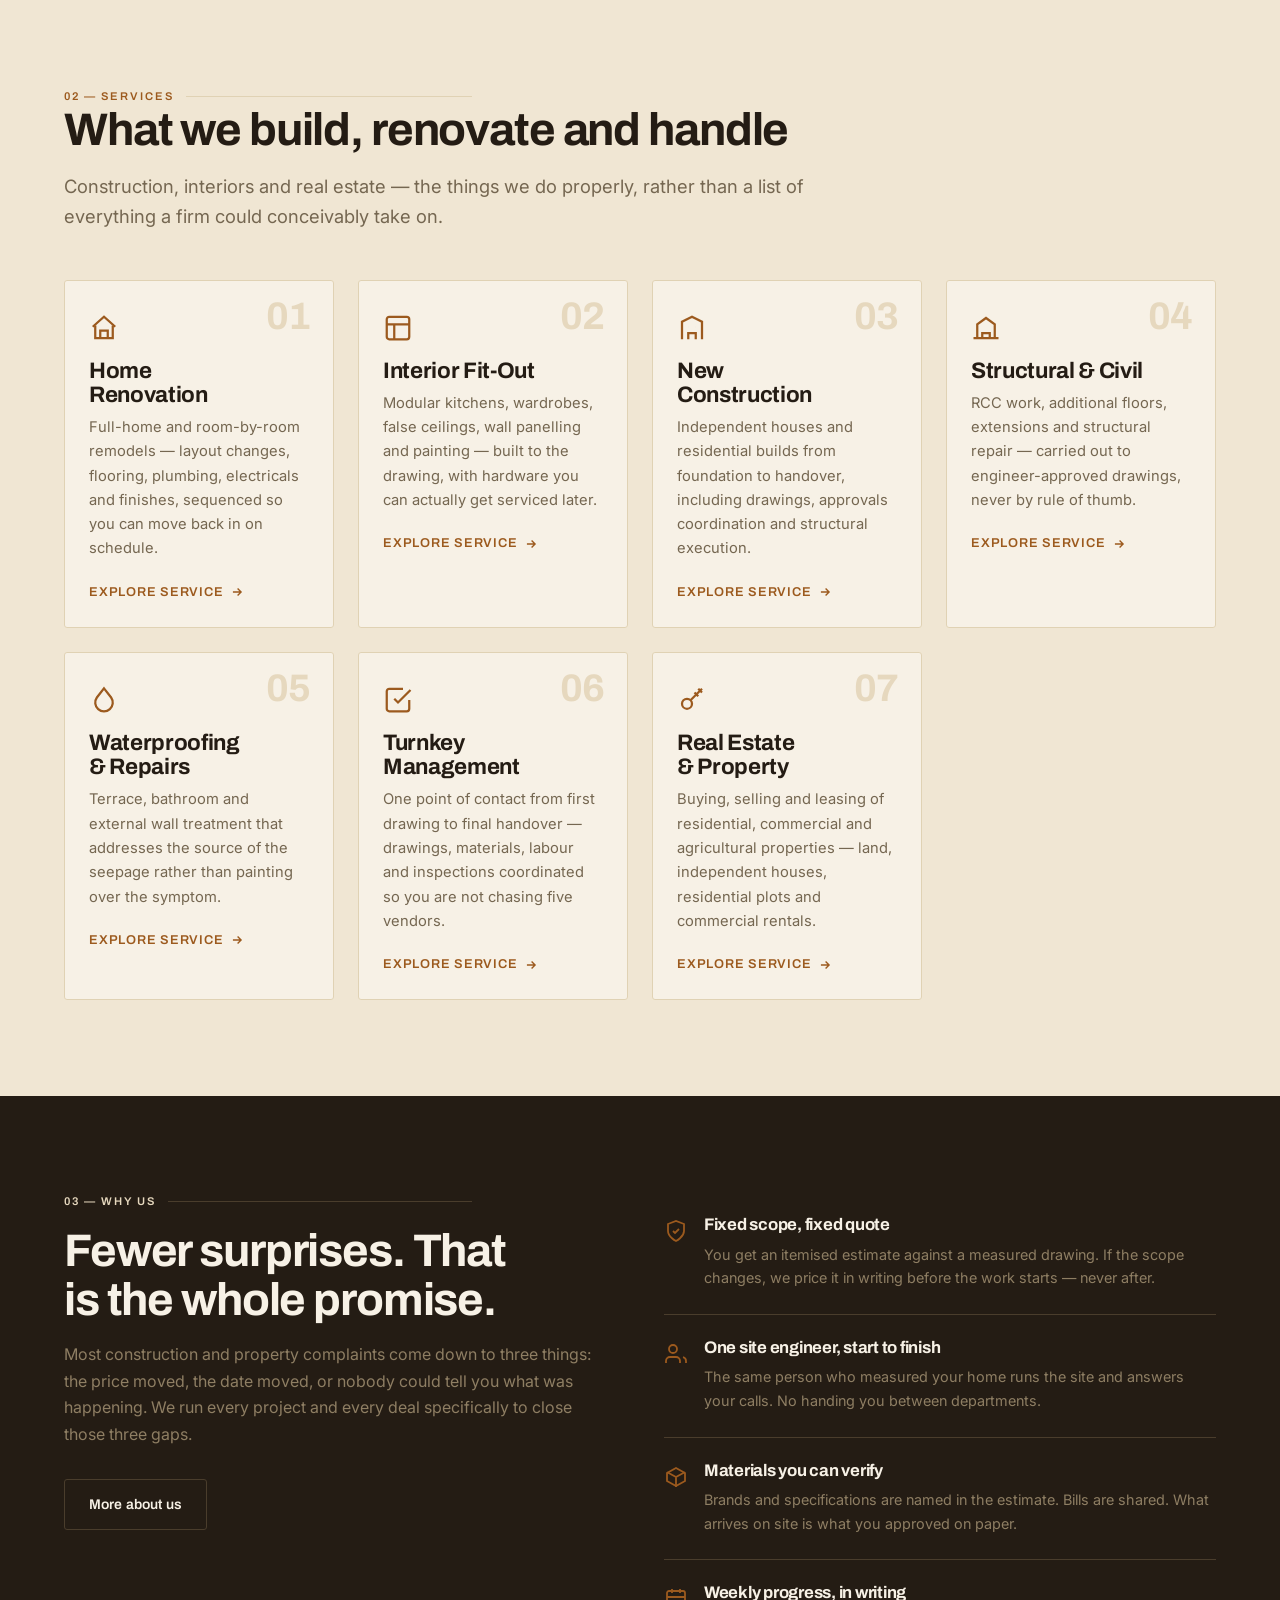
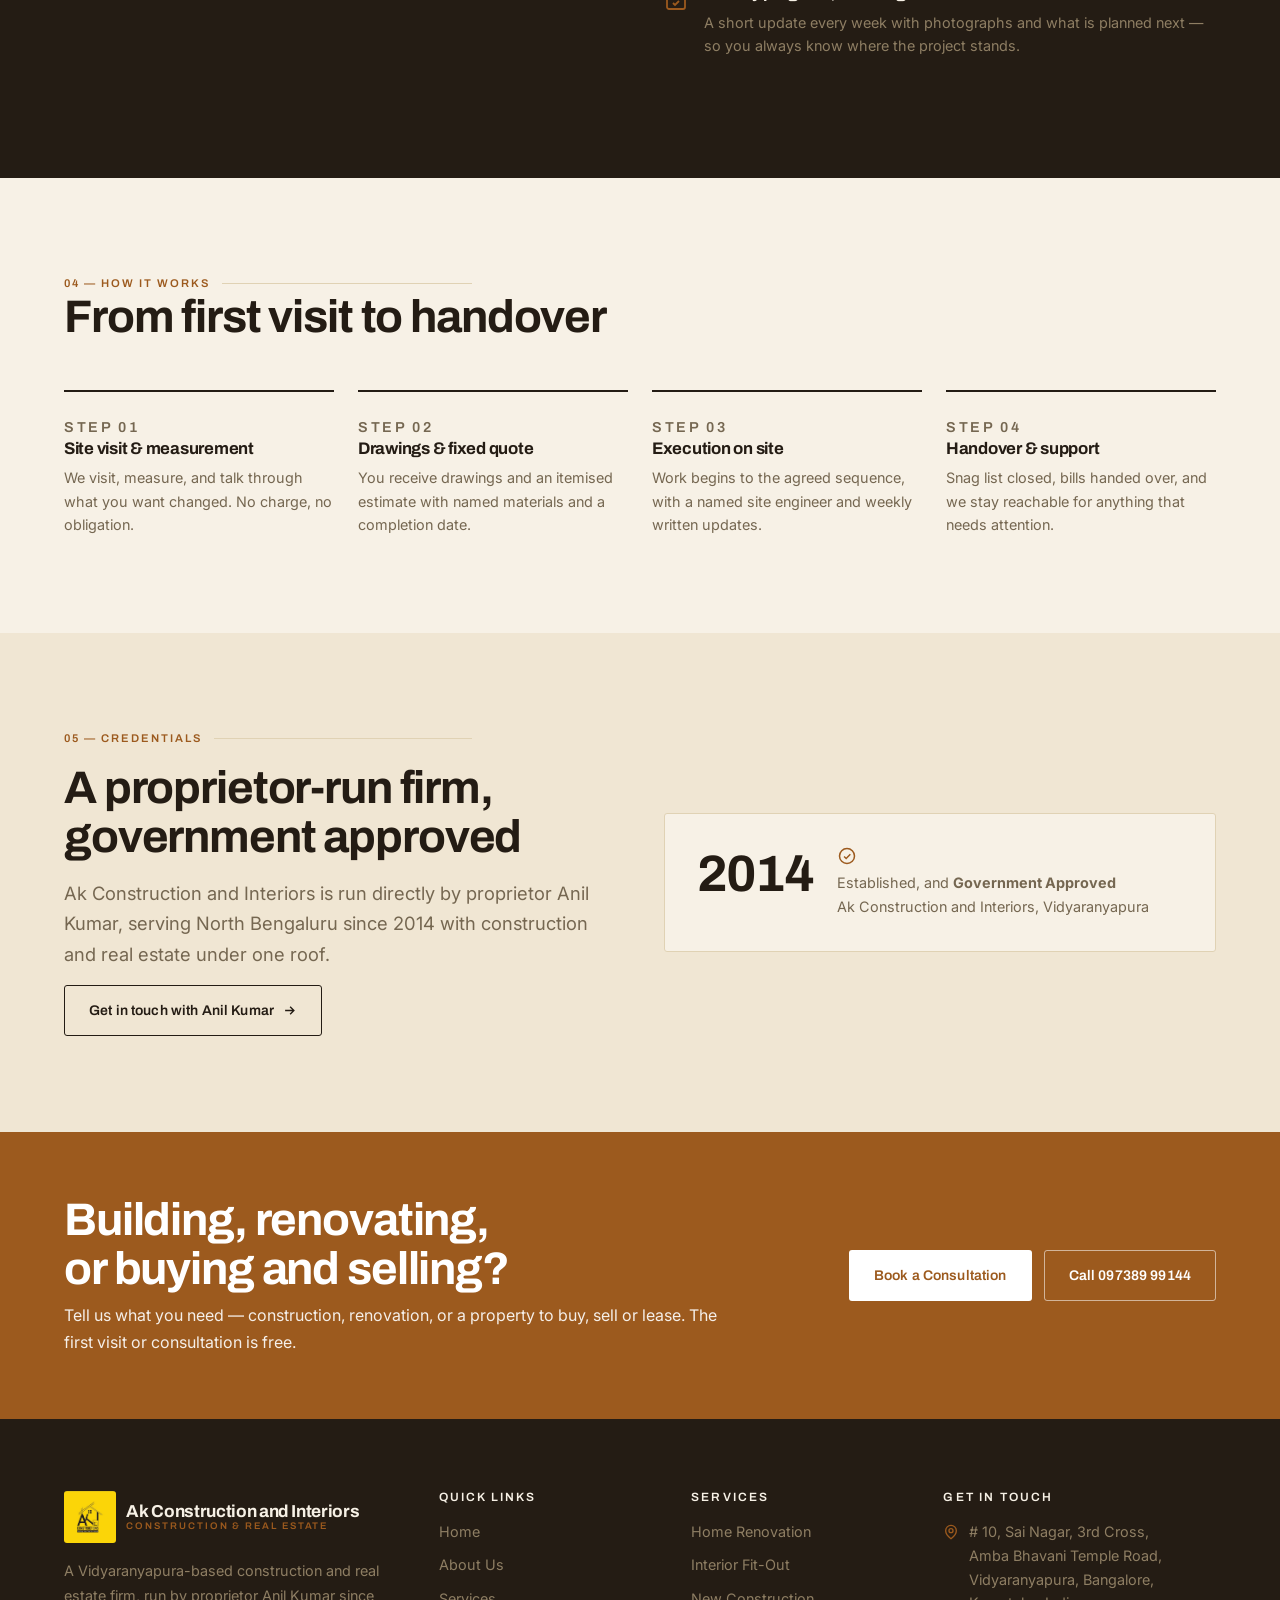
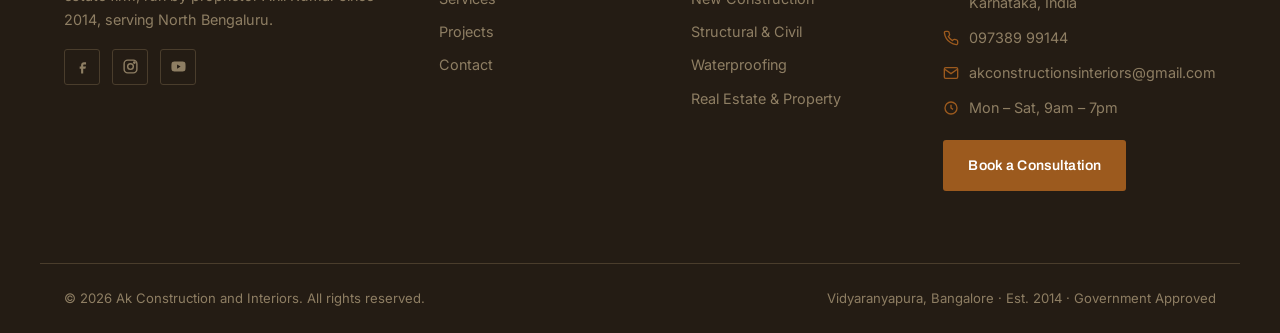
==== commit a5b0f322: "Rename proprietor from Uday Jain to Anil Kumar Corrects the proprietor name used throughout the site" ====
--- a/index.html
+++ b/index.html
@@ -4,7 +4,7 @@
 <meta charset="utf-8">
 <meta name="viewport" content="width=device-width, initial-scale=1">
 <title>Ak Construction and Interiors — Building Contractors &amp; Real Estate, Vidyaranyapura Bangalore</title>
-<meta name="description" content="Ak Construction and Interiors is a Vidyaranyapura-based construction and real estate firm led by proprietor Uday Jain, serving North Bengaluru since 2014. Call 097389 99144.">
+<meta name="description" content="Ak Construction and Interiors is a Vidyaranyapura-based construction and real estate firm led by proprietor Anil Kumar, serving North Bengaluru since 2014. Call 097389 99144.">
 <link rel="icon" href="assets/favicon.svg" type="image/svg+xml">
 <link rel="preconnect" href="https://fonts.googleapis.com">
 <link rel="preconnect" href="https://fonts.gstatic.com" crossorigin>
@@ -107,7 +107,7 @@
           </span>
           <span class="infocard__label">Government Approved</span>
           <span class="infocard__value">Est. 2014</span>
-          <span class="infocard__note">Proprietor: Uday Jain</span>
+          <span class="infocard__note">Proprietor: Anil Kumar</span>
         </a>
 
         <a class="infocard infocard--accent" href="contact.html">
@@ -129,7 +129,7 @@
         <div class="reveal reveal--left">
           <p class="sheet-label">01 &mdash; Ak Construction and Interiors</p>
           <h1>Construction and real estate, done properly.</h1>
-          <p class="lede">Ak Construction and Interiors is a Vidyaranyapura-based firm run directly by proprietor Uday Jain. Since 2014 we have combined building construction, interiors and structural work with real estate dealing &mdash; buying, selling and leasing property &mdash; under one roof.</p>
+          <p class="lede">Ak Construction and Interiors is a Vidyaranyapura-based firm run directly by proprietor Anil Kumar. Since 2014 we have combined building construction, interiors and structural work with real estate dealing &mdash; buying, selling and leasing property &mdash; under one roof.</p>
           <div class="ctaband__actions" style="margin-top:2rem">
             <a class="btn btn--primary" href="services.html">
               Our Services
@@ -346,9 +346,9 @@
         <div class="reveal">
           <p class="sheet-label">05 &mdash; Credentials</p>
           <h2>A proprietor-run firm, government approved</h2>
-          <p class="lede">Ak Construction and Interiors is run directly by proprietor Uday Jain, serving North Bengaluru since 2014 with construction and real estate under one roof.</p>
+          <p class="lede">Ak Construction and Interiors is run directly by proprietor Anil Kumar, serving North Bengaluru since 2014 with construction and real estate under one roof.</p>
           <a class="btn btn--outline" href="contact.html">
-            Get in touch with Uday Jain
+            Get in touch with Anil Kumar
             <svg class="btn__arrow" width="15" height="15" viewBox="0 0 24 24" fill="none" stroke="currentColor" stroke-width="2.2" aria-hidden="true"><path d="M5 12h14M13 6l6 6-6 6"/></svg>
           </a>
         </div>
@@ -395,7 +395,7 @@
           <span class="logo__sub">Construction &amp; Real Estate</span>
         </span>
       </a>
-      <p>A Vidyaranyapura-based construction and real estate firm, run by proprietor Uday Jain since 2014, serving North Bengaluru.</p>
+      <p>A Vidyaranyapura-based construction and real estate firm, run by proprietor Anil Kumar since 2014, serving North Bengaluru.</p>
       <div class="footer__social">
         <a href="#" aria-label="Ak Construction and Interiors on Facebook"><svg width="17" height="17" viewBox="0 0 24 24" fill="currentColor" aria-hidden="true"><path d="M14 9h3V6h-3c-2.2 0-4 1.8-4 4v2H8v3h2v7h3v-7h3l1-3h-4v-2c0-.6.4-1 1-1z"/></svg></a>
         <a href="#" aria-label="Ak Construction and Interiors on Instagram"><svg width="17" height="17" viewBox="0 0 24 24" fill="none" stroke="currentColor" stroke-width="2" aria-hidden="true"><rect x="3" y="3" width="18" height="18" rx="5"/><circle cx="12" cy="12" r="4"/><circle cx="17.5" cy="6.5" r="1" fill="currentColor"/></svg></a>
--- a/assets/css/style.css
+++ b/assets/css/style.css
@@ -1,23 +1,23 @@
 /* ==========================================================================
    Ak Construction and Interiors — design tokens and styles
-   Palette: Bone & Executive Blue   Type: Archivo (display) / Inter (body)
+   Palette: Ochre Terracotta   Type: Archivo (display) / Inter (body)
    ========================================================================== */
 
 :root {
   color-scheme: light;
 
   /* Palette */
-  --bone: #faf8f5;
-  --bone-2: #f2eee8;
-  --bone-3: #eae5dc;
-  --ink: #1a1a18;
-  --ink-2: #2e2d2a;
-  --muted: #6b6459;
-  --taupe: #8c857b;
-  --clay: #0e5aa5;
-  --clay-dark: #0a4278;
-  --hairline: #ddd7cc;
-  --hairline-dark: #3a3833;
+  --bone: #f7f1e6;
+  --bone-2: #f0e6d3;
+  --bone-3: #e6d8be;
+  --ink: #241c14;
+  --ink-2: #362c21;
+  --muted: #756751;
+  --taupe: #8e7e63;
+  --clay: #9c5a1e;
+  --clay-dark: #6e3d10;
+  --hairline: #e0d2b4;
+  --hairline-dark: #4a3d2c;
   --white: #fff;
 
   /* Type */
